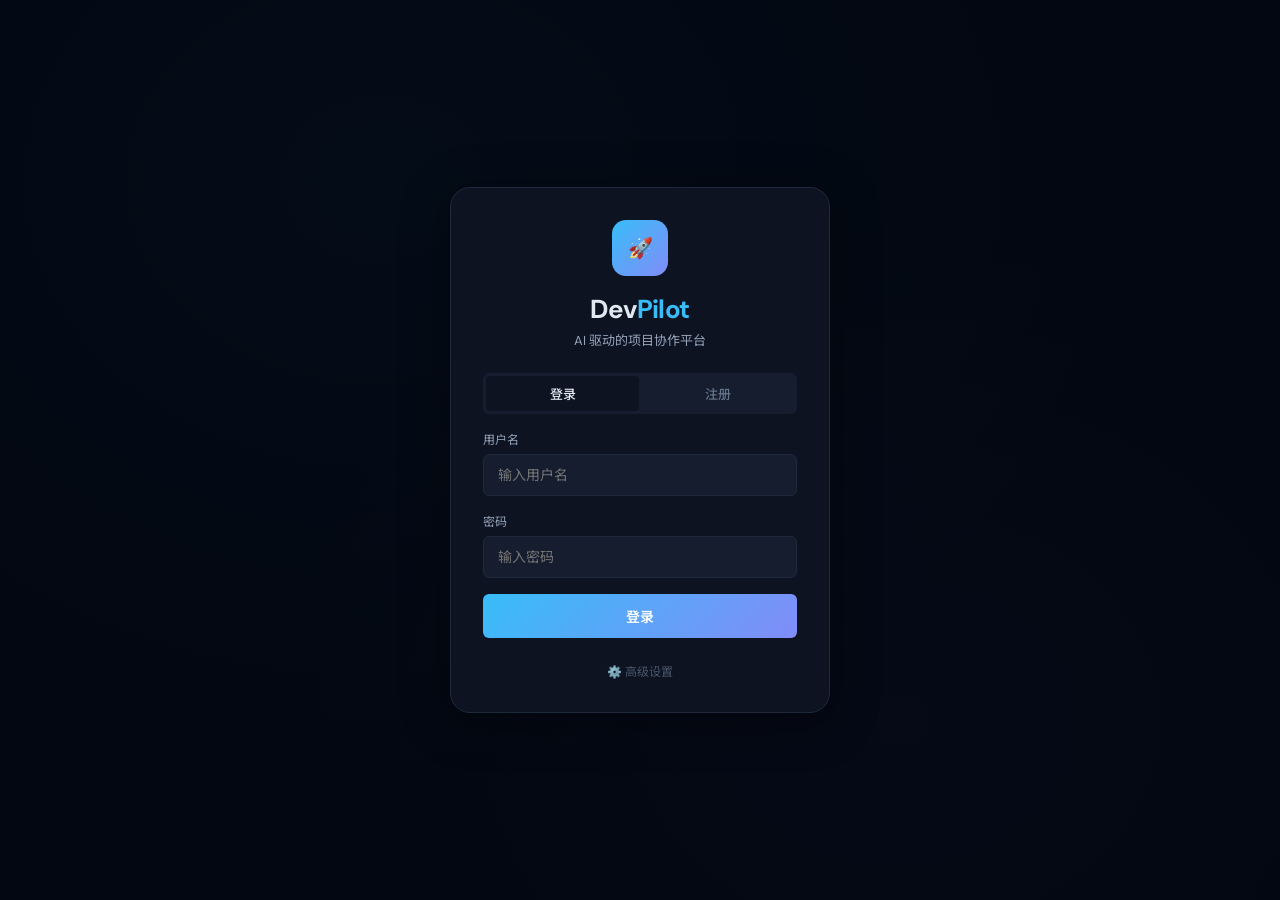
==== frontend/index.html @ 0afa41cc "Initial commit: DevPilot project" ====
<!DOCTYPE html>
<html lang="zh-CN">
<head>
  <meta charset="UTF-8">
  <meta name="viewport" content="width=device-width, initial-scale=1.0">
  <title>DevPilot — AI 驱动的项目协作平台</title>
  <link rel="icon" href="data:image/svg+xml,<svg xmlns='http://www.w3.org/2000/svg' viewBox='0 0 100 100'><text y='.9em' font-size='90'>🚀</text></svg>">
  <!-- CSS -->
  <link rel="stylesheet" href="css/vars.css">
  <link rel="stylesheet" href="css/layout.css">
  <link rel="stylesheet" href="css/components.css">
  <link rel="stylesheet" href="css/pages/dashboard.css">
  <link rel="stylesheet" href="css/pages/wizard.css">
  <link rel="stylesheet" href="css/pages/workspace.css">
  <link rel="stylesheet" href="css/pages/chat.css">
  <link rel="stylesheet" href="css/pages/settings.css">
</head>
<body>

  <!-- ═══ Auth Screen ═══ -->
  <div class="auth-screen" id="authScreen">
    <div class="auth-bg"></div>
    <div class="auth-card">
      <div class="auth-logo">🚀</div>
      <div class="auth-title">Dev<span>Pilot</span></div>
      <div class="auth-subtitle">AI 驱动的项目协作平台</div>

      <div class="auth-tabs">
        <div class="auth-tab active" data-tab="login" onclick="LoginPage.switchTab('login')">登录</div>
        <div class="auth-tab" data-tab="register" onclick="LoginPage.switchTab('register')">注册</div>
      </div>

      <div class="auth-error" id="authError"></div>

      <form class="auth-form active" id="loginForm">
        <div class="field">
          <label>用户名</label>
          <input type="text" id="loginUser" placeholder="输入用户名" autocomplete="username" required>
        </div>
        <div class="field">
          <label>密码</label>
          <input type="password" id="loginPass" placeholder="输入密码" autocomplete="current-password" required>
        </div>
        <button type="submit" class="auth-btn" id="loginBtn">登录</button>
      </form>

      <form class="auth-form" id="registerForm">
        <div class="field">
          <label>用户名</label>
          <input type="text" id="regUser" placeholder="至少3个字符" autocomplete="username" required minlength="3">
        </div>
        <div class="field">
          <label>密码</label>
          <input type="password" id="regPass" placeholder="至少8个字符" autocomplete="new-password" required minlength="8">
        </div>
        <div class="field">
          <label>邮箱（可选）</label>
          <input type="email" id="regEmail" placeholder="your@email.com" autocomplete="email">
        </div>
        <button type="submit" class="auth-btn" id="regBtn">注册</button>
      </form>

      <div class="auth-config">
        <div class="config-toggle" onclick="this.nextElementSibling.classList.toggle('open')">⚙️ 高级设置</div>
        <div class="config-fields" id="configFields">
          <div class="field">
            <label>服务地址</label>
            <input type="text" id="cfgBaseUrl" placeholder="默认: 当前域名" value="">
          </div>
          <div class="field" style="display:flex;align-items:center;gap:8px">
            <input type="checkbox" id="cfgMock" checked>
            <label style="margin:0;font-size:12px;color:var(--text-dim)">Mock 模式（无需后端）</label>
          </div>
        </div>
      </div>
    </div>
  </div>

  <!-- ═══ App Shell ═══ -->
  <div class="app-shell" id="appShell">
    <aside class="shell-sidebar" id="shellSidebar"></aside>
    <div class="sidebar-overlay" id="sidebarOverlay"></div>
    <header class="shell-topbar" id="shellTopbar"></header>
    <main class="shell-content" id="shellContent"></main>
  </div>

  <!-- ═══ Toast Container ═══ -->
  <div class="toast-container" id="toastContainer"></div>

  <!-- ═══ JS Core ═══ -->
  <script src="js/core/events.js"></script>
  <script src="js/core/state.js"></script>
  <script src="js/core/router.js"></script>
  <script src="js/mock/data.js"></script>
  <script src="js/mock/simulator.js"></script>
  <script src="js/core/api.js"></script>
  <script src="js/core/shell.js"></script>

  <!-- ═══ JS Pages ═══ -->
  <script src="js/pages/login.js"></script>
  <script src="js/pages/dashboard.js"></script>
  <script src="js/pages/wizard.js"></script>
  <script src="js/pages/workspace.js"></script>
  <script src="js/pages/chat.js"></script>
  <script src="js/pages/settings.js"></script>

  <!-- ═══ Boot ═══ -->
  <script>
    (function boot() {
      // Restore settings
      const savedMock = AppState.get('use_mock');
      if (savedMock !== undefined) CONFIG.USE_MOCK = savedMock;
      const savedUrl = AppState.get('base_url');
      if (savedUrl) CONFIG.BASE_URL = savedUrl;

      // Apply config from login screen
      const cfgMock = document.getElementById('cfgMock');
      const cfgBase = document.getElementById('cfgBaseUrl');
      if (cfgMock) cfgMock.checked = CONFIG.USE_MOCK;
      if (cfgBase) cfgBase.value = CONFIG.BASE_URL || '';

      // Watch config changes on login screen
      if (cfgMock) cfgMock.onchange = () => { CONFIG.USE_MOCK = cfgMock.checked; AppState.set('use_mock', cfgMock.checked); };
      if (cfgBase) cfgBase.onchange = () => { CONFIG.BASE_URL = cfgBase.value.replace(/\/+$/, ''); AppState.set('base_url', CONFIG.BASE_URL); };

      // Register routes
      Router.add('/login', () => LoginPage.render(), { noShell: true, guest: true });
      Router.add('/', () => DashboardPage.render(), { auth: true });
      Router.add('/new', () => WizardPage.render(), { auth: true });
      Router.add('/projects/:id', (p) => WorkspacePage.render(p), { auth: true });
      Router.add('/chat', () => ChatPage.render(), { auth: true });
      Router.add('/settings', () => SettingsPage.render(), { auth: true });

      // Init shell if logged in
      if (AppState.isLoggedIn) {
        Shell.init();
      }

      // Start router
      Router.start();

      // Default to login if no hash and not logged in
      if (!window.location.hash && !AppState.isLoggedIn) {
        Router.navigate('/login');
      }
    })();
  </script>
</body>
</html>
---- frontend/css/vars.css ----
/* ═══════════════════════════════════════════════════
   DevPilot Design System — CSS Variables
   Dark Cosmos Theme with Neon Accents
   ═══════════════════════════════════════════════════ */
@import url('https://fonts.googleapis.com/css2?family=DM+Sans:ital,opsz,wght@0,9..40,300;400;500;600;700&family=Noto+Sans+SC:wght@300;400;500;600;700&family=JetBrains+Mono:wght@400;500;600&display=swap');

:root {
  --bg-deep:#030711; --bg-primary:#0a0f1a; --bg-secondary:#111827;
  --bg-card:#0d1321; --bg-card-hover:#131b2e; --bg-input:#151d2e;
  --bg-hover:#1a2438; --bg-surface:#0f1729; --bg-overlay:rgba(3,7,17,0.85);
  --accent:#38bdf8; --accent-glow:rgba(56,189,248,0.15); --accent-dim:#1e6ea1;
  --accent-2:#818cf8; --accent-2-glow:rgba(129,140,248,0.15); --accent-3:#c084fc;
  --gradient-1:linear-gradient(135deg,#38bdf8,#818cf8);
  --gradient-hero:linear-gradient(135deg,rgba(56,189,248,0.08),rgba(129,140,248,0.08) 50%,rgba(192,132,252,0.05));
  --text-primary:#e2e8f0; --text-secondary:#94a3b8; --text-dim:#64748b; --text-muted:#475569;
  --border:#1e293b; --border-light:#2a3a52; --border-glow:rgba(56,189,248,0.25);
  --success:#34d399; --success-bg:rgba(52,211,153,0.1);
  --warning:#fbbf24; --warning-bg:rgba(251,191,36,0.1);
  --error:#f87171; --error-bg:rgba(248,113,113,0.1);
  --info:#60a5fa; --info-bg:rgba(96,165,250,0.1);
  --phase-pending:#64748b; --phase-working:#38bdf8; --phase-approval:#fbbf24;
  --phase-approved:#34d399; --phase-rejected:#f87171;
  --space-xs:4px; --space-sm:8px; --space-md:16px; --space-lg:24px; --space-xl:32px; --space-2xl:48px;
  --radius-sm:6px; --radius:10px; --radius-lg:14px; --radius-xl:20px; --radius-full:9999px;
  --shadow:0 4px 24px rgba(0,0,0,0.3); --shadow-sm:0 2px 8px rgba(0,0,0,0.2);
  --shadow-lg:0 8px 48px rgba(0,0,0,0.4); --shadow-glow:0 0 24px rgba(56,189,248,0.15);
  --shadow-card:0 2px 12px rgba(0,0,0,0.25),inset 0 1px 0 rgba(255,255,255,0.03);
  --font-sans:'DM Sans','Noto Sans SC',-apple-system,sans-serif;
  --font-display:'DM Sans','Noto Sans SC',sans-serif;
  --font-mono:'JetBrains Mono',monospace;
  --ease:cubic-bezier(0.4,0,0.2,1); --ease-out:cubic-bezier(0,0,0.2,1);
  --ease-bounce:cubic-bezier(0.34,1.56,0.64,1);
  --duration:0.2s; --duration-slow:0.4s;
  --sidebar-w:240px; --topbar-h:56px; --content-max:1200px;
}
*,*::before,*::after{margin:0;padding:0;box-sizing:border-box}
html,body{height:100%}
body{font-family:var(--font-sans);background:var(--bg-deep);color:var(--text-primary);overflow:hidden;-webkit-font-smoothing:antialiased}
::-webkit-scrollbar{width:6px;height:6px}
::-webkit-scrollbar-track{background:transparent}
::-webkit-scrollbar-thumb{background:var(--border-light);border-radius:3px}
::selection{background:rgba(56,189,248,0.3)}
:focus-visible{outline:2px solid var(--accent);outline-offset:2px}
---- frontend/css/layout.css ----
/* ═══════════════════════════════════════════════════
   Shell Layout — Sidebar + Topbar + Content
   ═══════════════════════════════════════════════════ */

/* ── App Shell ── */
.app-shell { display:flex; height:100vh; width:100vw; }
.app-shell.auth-mode .shell-sidebar,
.app-shell.auth-mode .shell-topbar { display:none; }
.app-shell.auth-mode .shell-content { margin:0; width:100%; }

/* ── Sidebar ── */
.shell-sidebar {
  width:var(--sidebar-w); height:100vh; position:fixed; left:0; top:0; z-index:100;
  background:var(--bg-primary); border-right:1px solid var(--border);
  display:flex; flex-direction:column; transition:transform var(--duration-slow) var(--ease);
}
.sidebar-header {
  padding:var(--space-lg) var(--space-lg) var(--space-md);
  display:flex; align-items:center; gap:var(--space-sm);
}
.sidebar-logo {
  width:36px; height:36px; border-radius:var(--radius-sm);
  background:var(--gradient-1); display:flex; align-items:center; justify-content:center;
  font-family:var(--font-display); font-weight:700; font-size:14px; color:#fff;
  flex-shrink:0;
}
.sidebar-brand {
  font-family:var(--font-display); font-size:18px; font-weight:700; letter-spacing:-0.02em;
}
.sidebar-brand span { color:var(--accent); }

.sidebar-nav { flex:1; padding:var(--space-sm) var(--space-sm); overflow-y:auto; }
.nav-item {
  display:flex; align-items:center; gap:var(--space-sm); padding:10px 14px;
  border-radius:var(--radius-sm); color:var(--text-secondary); cursor:pointer;
  transition:all var(--duration) var(--ease); font-size:14px; margin-bottom:2px;
  text-decoration:none; position:relative;
}
.nav-item:hover { background:var(--bg-hover); color:var(--text-primary); }
.nav-item.active {
  background:var(--accent-glow); color:var(--accent);
}
.nav-item.active::before {
  content:''; position:absolute; left:0; top:50%; transform:translateY(-50%);
  width:3px; height:20px; background:var(--accent); border-radius:0 2px 2px 0;
}
.nav-icon { font-size:18px; width:24px; text-align:center; flex-shrink:0; }
.nav-label { font-weight:500; }

.sidebar-footer {
  padding:var(--space-md); border-top:1px solid var(--border);
}
.sidebar-user {
  display:flex; align-items:center; gap:var(--space-sm); padding:var(--space-sm);
  border-radius:var(--radius-sm); cursor:pointer; transition:background var(--duration) var(--ease);
}
.sidebar-user:hover { background:var(--bg-hover); }
.user-avatar {
  width:32px; height:32px; border-radius:var(--radius-full);
  background:var(--gradient-1); display:flex; align-items:center; justify-content:center;
  font-weight:600; font-size:13px; color:#fff; flex-shrink:0;
}
.user-name { font-size:13px; color:var(--text-secondary); }
.user-logout {
  margin-left:auto; color:var(--text-muted); cursor:pointer; font-size:16px;
  transition:color var(--duration);
}
.user-logout:hover { color:var(--error); }

/* ── Topbar ── */
.shell-topbar {
  position:fixed; top:0; left:var(--sidebar-w); right:0; height:var(--topbar-h);
  background:rgba(10,15,26,0.8); backdrop-filter:blur(12px); -webkit-backdrop-filter:blur(12px);
  border-bottom:1px solid var(--border); z-index:90;
  display:flex; align-items:center; padding:0 var(--space-lg);
}
.topbar-breadcrumb { display:flex; align-items:center; gap:var(--space-sm); font-size:14px; }
.breadcrumb-sep { color:var(--text-muted); }
.breadcrumb-current { color:var(--text-primary); font-weight:500; }
.topbar-actions { margin-left:auto; display:flex; align-items:center; gap:var(--space-sm); }

/* ── Content ── */
.shell-content {
  margin-left:var(--sidebar-w); margin-top:var(--topbar-h);
  width:calc(100vw - var(--sidebar-w)); height:calc(100vh - var(--topbar-h));
  overflow-y:auto; position:relative;
}
.page-container {
  max-width:var(--content-max); margin:0 auto;
  padding:var(--space-xl) var(--space-lg);
}

/* ── Mobile Sidebar Toggle ── */
.mobile-menu-btn {
  display:none; background:none; border:none; color:var(--text-primary);
  font-size:22px; cursor:pointer; padding:var(--space-xs);
}
.sidebar-overlay {
  display:none; position:fixed; inset:0; background:rgba(0,0,0,0.5); z-index:99;
}

/* ── Mobile ── */
@media (max-width:768px) {
  .shell-sidebar { transform:translateX(-100%); z-index:200; }
  .shell-sidebar.open { transform:translateX(0); }
  .sidebar-overlay.open { display:block; }
  .shell-topbar { left:0; }
  .shell-content { margin-left:0; width:100vw; }
  .mobile-menu-btn { display:block; }
}
---- frontend/css/components.css ----
/* ═══════════════════════════════════════════════════
   Shared Components
   ═══════════════════════════════════════════════════ */

/* ── Buttons ── */
.btn {
  display:inline-flex; align-items:center; justify-content:center; gap:var(--space-sm);
  padding:10px 20px; border-radius:var(--radius-sm); font-family:var(--font-sans);
  font-size:14px; font-weight:500; cursor:pointer; border:none;
  transition:all var(--duration) var(--ease); text-decoration:none;
}
.btn-primary {
  background:var(--gradient-1); color:#fff;
  box-shadow:0 2px 12px rgba(56,189,248,0.25);
}
.btn-primary:hover { transform:translateY(-1px); box-shadow:0 4px 20px rgba(56,189,248,0.35); }
.btn-primary:active { transform:translateY(0); }
.btn-secondary {
  background:var(--bg-hover); color:var(--text-primary);
  border:1px solid var(--border-light);
}
.btn-secondary:hover { background:var(--bg-card-hover); border-color:var(--accent-dim); }
.btn-success { background:var(--success); color:#000; }
.btn-success:hover { filter:brightness(1.1); }
.btn-warning { background:var(--warning); color:#000; }
.btn-danger { background:transparent; color:var(--error); border:1px solid var(--error); }
.btn-danger:hover { background:var(--error-bg); }
.btn-ghost { background:transparent; color:var(--text-secondary); }
.btn-ghost:hover { background:var(--bg-hover); color:var(--text-primary); }
.btn-sm { padding:6px 14px; font-size:13px; }
.btn-lg { padding:14px 28px; font-size:16px; }
.btn-icon { width:36px; height:36px; padding:0; }
.btn:disabled { opacity:0.5; cursor:not-allowed; pointer-events:none; }

/* ── Cards ── */
.card {
  background:var(--bg-card); border:1px solid var(--border);
  border-radius:var(--radius-lg); padding:var(--space-lg);
  box-shadow:var(--shadow-card); transition:all var(--duration-slow) var(--ease);
}
.card:hover { border-color:var(--border-light); }
.card-interactive:hover {
  border-color:var(--accent-dim); transform:translateY(-2px);
  box-shadow:var(--shadow-card),var(--shadow-glow);
}

/* ── Badges ── */
.badge {
  display:inline-flex; align-items:center; gap:4px;
  padding:3px 10px; border-radius:var(--radius-full);
  font-size:12px; font-weight:500;
}
.badge-orange { background:var(--warning-bg); color:var(--warning); }
.badge-blue { background:var(--info-bg); color:var(--info); }
.badge-gray { background:rgba(100,116,139,0.15); color:var(--text-dim); }
.badge-green { background:var(--success-bg); color:var(--success); }
.badge-red { background:var(--error-bg); color:var(--error); }

/* ── Progress Bar ── */
.progress-bar {
  height:6px; background:var(--bg-hover); border-radius:3px; overflow:hidden;
}
.progress-fill {
  height:100%; border-radius:3px; transition:width 0.6s var(--ease);
  background:var(--gradient-1);
}

/* ── Input ── */
.input {
  width:100%; padding:12px 16px; border-radius:var(--radius-sm);
  background:var(--bg-input); border:1px solid var(--border);
  color:var(--text-primary); font-family:var(--font-sans); font-size:14px;
  transition:border-color var(--duration);
}
.input:focus { border-color:var(--accent); outline:none; }
.input::placeholder { color:var(--text-muted); }
.textarea { resize:vertical; min-height:80px; }
.field-label { display:block; font-size:13px; color:var(--text-secondary); margin-bottom:6px; font-weight:500; }

/* ── Toast ── */
.toast-container {
  position:fixed; top:var(--space-lg); right:var(--space-lg); z-index:9999;
  display:flex; flex-direction:column; gap:var(--space-sm);
}
.toast {
  padding:12px 20px; border-radius:var(--radius-sm);
  font-size:14px; animation:toastIn 0.3s var(--ease-out);
  box-shadow:var(--shadow-lg);
}
.toast-success { background:#065f46; color:#6ee7b7; border:1px solid #10b981; }
.toast-error { background:#7f1d1d; color:#fca5a5; border:1px solid #ef4444; }
.toast-info { background:#1e3a5f; color:#93c5fd; border:1px solid #3b82f6; }
@keyframes toastIn { from{opacity:0;transform:translateX(40px)} to{opacity:1;transform:none} }

/* ── Empty State ── */
.empty-state {
  display:flex; flex-direction:column; align-items:center; justify-content:center;
  padding:var(--space-3xl,64px) var(--space-lg); text-align:center;
}
.empty-icon { font-size:48px; margin-bottom:var(--space-md); opacity:0.6; }
.empty-title { font-size:20px; font-weight:600; margin-bottom:var(--space-sm); }
.empty-desc { color:var(--text-secondary); font-size:14px; max-width:400px; }

/* ── Loading Spinner ── */
.spinner {
  width:20px; height:20px; border:2px solid var(--border-light);
  border-top-color:var(--accent); border-radius:50%;
  animation:spin 0.8s linear infinite;
}
@keyframes spin { to{transform:rotate(360deg)} }

/* ── Breathing Animation ── */
@keyframes breathe {
  0%,100% { opacity:1; box-shadow:0 0 0 0 var(--accent-glow); }
  50% { opacity:0.85; box-shadow:0 0 20px 4px var(--accent-glow); }
}

/* ── Typing Cursor ── */
.typing-cursor::after {
  content:'▊'; color:var(--accent); animation:blink 1s step-end infinite; margin-left:2px;
}
@keyframes blink { 50%{opacity:0} }

/* ── Page Transition ── */
.page-enter { animation:pageIn 0.3s var(--ease-out); }
@keyframes pageIn { from{opacity:0;transform:translateY(12px)} to{opacity:1;transform:none} }

/* ── Auth Screen ── */
.auth-screen {
  display:none; position:fixed; inset:0; z-index:500;
  background:var(--bg-deep); align-items:center; justify-content:center;
}
.auth-screen.active { display:flex; }
.auth-bg {
  position:absolute; inset:0; opacity:0.4;
  background:radial-gradient(ellipse at 30% 20%,rgba(56,189,248,0.08),transparent 60%),
             radial-gradient(ellipse at 70% 80%,rgba(129,140,248,0.06),transparent 50%);
}
.auth-card {
  position:relative; width:380px; max-width:90vw;
  padding:var(--space-xl); background:var(--bg-card);
  border:1px solid var(--border); border-radius:var(--radius-xl);
  box-shadow:var(--shadow-lg);
}
.auth-logo {
  width:56px; height:56px; margin:0 auto var(--space-md);
  background:var(--gradient-1); border-radius:var(--radius-lg);
  display:flex; align-items:center; justify-content:center;
  font-family:var(--font-display); font-weight:700; font-size:20px; color:#fff;
}
.auth-title {
  text-align:center; font-family:var(--font-display); font-size:26px; font-weight:700;
  letter-spacing:-0.02em; margin-bottom:4px;
}
.auth-title span { color:var(--accent); }
.auth-subtitle { text-align:center; color:var(--text-secondary); font-size:13px; margin-bottom:var(--space-lg); }
.auth-tabs { display:flex; gap:2px; margin-bottom:var(--space-md); background:var(--bg-input); border-radius:var(--radius-sm); padding:3px; }
.auth-tab {
  flex:1; text-align:center; padding:8px; border-radius:4px;
  font-size:13px; font-weight:500; color:var(--text-dim); cursor:pointer;
  transition:all var(--duration);
}
.auth-tab.active { background:var(--bg-card); color:var(--text-primary); }
.auth-form { display:none; }
.auth-form.active { display:block; }
.auth-form .field { margin-bottom:var(--space-md); }
.auth-form label { display:block; font-size:12px; color:var(--text-secondary); margin-bottom:6px; }
.auth-form input { width:100%; padding:11px 14px; background:var(--bg-input); border:1px solid var(--border); border-radius:var(--radius-sm); color:var(--text-primary); font-size:14px; font-family:var(--font-sans); }
.auth-form input:focus { border-color:var(--accent); outline:none; }
.auth-btn { width:100%; padding:12px; background:var(--gradient-1); border:none; border-radius:var(--radius-sm); color:#fff; font-weight:600; font-size:14px; cursor:pointer; font-family:var(--font-sans); }
.auth-btn:hover { filter:brightness(1.1); }
.auth-error { display:none; padding:10px; border-radius:var(--radius-sm); background:var(--error-bg); color:var(--error); font-size:13px; margin-bottom:var(--space-md); }
.auth-error.show { display:block; }

/* ── Config Panel ── */
.auth-config { margin-top:var(--space-lg); }
.config-toggle { font-size:12px; color:var(--text-muted); cursor:pointer; text-align:center; }
.config-toggle:hover { color:var(--text-secondary); }
.config-fields { display:none; margin-top:var(--space-sm); }
.config-fields.open { display:block; }
.config-fields .field { margin-bottom:var(--space-sm); }
.config-fields label { display:block; font-size:11px; color:var(--text-muted); margin-bottom:4px; }
.config-fields input { width:100%; padding:8px 10px; background:var(--bg-input); border:1px solid var(--border); border-radius:var(--radius-sm); color:var(--text-secondary); font-size:12px; font-family:var(--font-mono); }
---- frontend/css/pages/dashboard.css ----
/* ═══ Dashboard ═══ */
.dash-welcome { text-align:center; padding:var(--space-3xl,64px) var(--space-lg) var(--space-2xl); }
.dash-welcome-icon { font-size:56px; margin-bottom:var(--space-md); }
.dash-welcome h1 { font-family:var(--font-display); font-size:32px; font-weight:700; letter-spacing:-0.03em; margin-bottom:var(--space-sm); }
.dash-welcome h1 span { background:var(--gradient-1); -webkit-background-clip:text; -webkit-text-fill-color:transparent; background-clip:text; }
.dash-welcome p { color:var(--text-secondary); font-size:16px; margin-bottom:var(--space-xl); }

/* Type Cards (Onboarding) */
.type-cards { display:grid; grid-template-columns:repeat(auto-fit,minmax(260px,1fr)); gap:var(--space-lg); max-width:900px; margin:0 auto; }
.type-card {
  background:var(--bg-card); border:1px solid var(--border); border-radius:var(--radius-xl);
  padding:var(--space-xl) var(--space-lg); cursor:pointer; text-align:center;
  transition:all var(--duration-slow) var(--ease); position:relative; overflow:hidden;
}
.type-card::before {
  content:''; position:absolute; inset:0; opacity:0;
  transition:opacity var(--duration-slow);
}
.type-card:nth-child(1)::before { background:radial-gradient(circle at 50% 30%,rgba(56,189,248,0.08),transparent 70%); }
.type-card:nth-child(2)::before { background:radial-gradient(circle at 50% 30%,rgba(129,140,248,0.08),transparent 70%); }
.type-card:nth-child(3)::before { background:radial-gradient(circle at 50% 30%,rgba(192,132,252,0.08),transparent 70%); }
.type-card:hover::before { opacity:1; }
.type-card:hover { border-color:var(--border-light); transform:translateY(-4px); box-shadow:var(--shadow-lg); }
.type-card-icon { font-size:48px; margin-bottom:var(--space-md); position:relative; }
.type-card-name { font-size:20px; font-weight:600; margin-bottom:var(--space-sm); position:relative; }
.type-card-desc { font-size:14px; color:var(--text-secondary); line-height:1.6; margin-bottom:var(--space-md); position:relative; }
.type-card-phases { font-size:13px; color:var(--text-dim); position:relative; }

/* Project Cards List */
.dash-header { display:flex; align-items:center; justify-content:space-between; margin-bottom:var(--space-lg); }
.dash-header h2 { font-size:20px; font-weight:600; }
.project-grid { display:grid; grid-template-columns:repeat(auto-fill,minmax(360px,1fr)); gap:var(--space-md); }

/* Project Card */
.project-card {
  background:var(--bg-card); border:1px solid var(--border); border-radius:var(--radius-lg);
  padding:var(--space-lg); cursor:pointer; transition:all var(--duration-slow) var(--ease);
}
.project-card:hover { border-color:var(--accent-dim); transform:translateY(-2px); box-shadow:var(--shadow-card),var(--shadow-glow); }
.pc-header { display:flex; align-items:center; justify-content:space-between; margin-bottom:var(--space-sm); }
.pc-title { display:flex; align-items:center; gap:var(--space-sm); }
.pc-title .icon { font-size:20px; }
.pc-title h3 { font-size:16px; font-weight:600; }
.pc-type { font-size:12px; color:var(--text-dim); margin-bottom:var(--space-md); }
.pc-phase { font-size:13px; color:var(--text-secondary); margin-bottom:var(--space-sm); }
.pc-phase strong { color:var(--text-primary); }
.pc-progress { margin-bottom:var(--space-sm); }
.pc-progress-text { font-size:12px; color:var(--text-dim); text-align:right; margin-top:4px; }
.pc-action { font-size:13px; color:var(--accent); display:flex; align-items:center; gap:4px; }

@media(max-width:768px) {
  .type-cards { grid-template-columns:1fr; }
  .project-grid { grid-template-columns:1fr; }
  .dash-welcome h1 { font-size:24px; }
}
---- frontend/css/pages/wizard.css ----
/* ═══ New Project Wizard ═══ */
.wizard { max-width:800px; margin:0 auto; }
.wizard-progress { display:flex; align-items:center; justify-content:center; gap:var(--space-sm); margin-bottom:var(--space-2xl); }
.wiz-step {
  display:flex; align-items:center; gap:var(--space-sm); font-size:13px; color:var(--text-muted);
}
.wiz-step.active { color:var(--accent); }
.wiz-step.done { color:var(--success); }
.wiz-dot {
  width:28px; height:28px; border-radius:50%; border:2px solid var(--border);
  display:flex; align-items:center; justify-content:center; font-size:12px; font-weight:600;
  transition:all var(--duration);
}
.wiz-step.active .wiz-dot { border-color:var(--accent); background:var(--accent-glow); color:var(--accent); }
.wiz-step.done .wiz-dot { border-color:var(--success); background:var(--success-bg); color:var(--success); }
.wiz-line { width:40px; height:2px; background:var(--border); }
.wiz-step.done+.wiz-line { background:var(--success); }

/* Step 1: Type Select */
.wiz-title { font-size:24px; font-weight:600; text-align:center; margin-bottom:var(--space-sm); }
.wiz-subtitle { text-align:center; color:var(--text-secondary); font-size:14px; margin-bottom:var(--space-xl); }

/* Step 2: Phase Timeline */
.phase-timeline { position:relative; padding-left:32px; margin-bottom:var(--space-xl); }
.phase-timeline::before {
  content:''; position:absolute; left:11px; top:12px; bottom:12px;
  width:2px; background:var(--border);
}
.pt-item {
  position:relative; padding:var(--space-md) 0; display:flex; align-items:flex-start; gap:var(--space-md);
}
.pt-dot {
  position:absolute; left:-32px; top:18px; width:22px; height:22px;
  border-radius:50%; border:2px solid var(--border-light); background:var(--bg-card);
  display:flex; align-items:center; justify-content:center; font-size:11px; z-index:1;
}
.pt-content { flex:1; background:var(--bg-card); border:1px solid var(--border); border-radius:var(--radius); padding:var(--space-md); }
.pt-content:hover { border-color:var(--border-light); }
.pt-header { display:flex; align-items:center; gap:var(--space-sm); margin-bottom:4px; }
.pt-name { font-weight:600; font-size:15px; }
.pt-role { font-size:12px; color:var(--accent); background:var(--accent-glow); padding:2px 8px; border-radius:var(--radius-full); }
.pt-desc { font-size:13px; color:var(--text-secondary); line-height:1.5; }
.pt-detail { font-size:12px; color:var(--text-dim); margin-top:6px; }

/* Step 3: Naming */
.wiz-form { max-width:480px; margin:0 auto; }
.wiz-form .field { margin-bottom:var(--space-lg); }

.wiz-actions { display:flex; justify-content:center; gap:var(--space-md); margin-top:var(--space-xl); }
---- frontend/css/pages/workspace.css ----
/* ═══ Project Workspace ═══ */
.ws-header { display:flex; align-items:center; justify-content:space-between; margin-bottom:var(--space-xl); }
.ws-header h1 { font-size:22px; font-weight:600; display:flex; align-items:center; gap:var(--space-sm); }
.ws-header-type { font-size:13px; color:var(--text-dim); font-weight:400; }

/* Phase Strip */
.phase-strip {
  display:flex; gap:var(--space-sm); overflow-x:auto; padding-bottom:var(--space-md);
  margin-bottom:var(--space-xl); scroll-snap-type:x mandatory;
}
.phase-strip::-webkit-scrollbar { height:4px; }

.phase-card {
  flex:0 0 140px; scroll-snap-align:start;
  background:var(--bg-card); border:2px solid var(--border); border-radius:var(--radius);
  padding:var(--space-md); text-align:center; cursor:pointer;
  transition:all var(--duration-slow) var(--ease); position:relative;
}
.phase-card .ph-icon { font-size:24px; margin-bottom:6px; }
.phase-card .ph-name { font-size:13px; font-weight:600; margin-bottom:4px; }
.phase-card .ph-role { font-size:11px; color:var(--text-dim); margin-bottom:6px; }
.phase-card .ph-status { font-size:12px; font-weight:500; }
.phase-card .ph-action { margin-top:8px; }

/* Phase States */
.phase-card.pending { border-style:dashed; border-color:var(--border); opacity:0.6; }
.phase-card.pending .ph-status { color:var(--text-muted); }
.phase-card.current-pending { border-color:var(--accent); border-style:solid; opacity:1; background:var(--accent-glow); }
.phase-card.current-pending .ph-status { color:var(--accent); }
.phase-card.ai-working {
  border-color:var(--phase-working); animation:breathe 2s ease-in-out infinite;
}
.phase-card.ai-working .ph-status { color:var(--phase-working); }
.phase-card.awaiting-approval { border-color:var(--phase-approval); opacity:1; background:var(--warning-bg); }
.phase-card.awaiting-approval .ph-status { color:var(--phase-approval); }
.phase-card.approved { border-color:var(--phase-approved); opacity:1; }
.phase-card.approved .ph-status { color:var(--phase-approved); }
.phase-card.rejected { border-color:var(--phase-rejected); opacity:1; }
.phase-card.rejected .ph-status { color:var(--phase-rejected); }

.phase-card.selected { box-shadow:0 0 0 2px var(--accent),var(--shadow-glow); }

/* Connector Lines */
.phase-connector { flex:0 0 24px; display:flex; align-items:center; justify-content:center; color:var(--border-light); font-size:18px; }

/* Detail Panel */
.ws-detail { background:var(--bg-card); border:1px solid var(--border); border-radius:var(--radius-lg); overflow:hidden; }
.ws-detail-header {
  padding:var(--space-lg); border-bottom:1px solid var(--border);
  display:flex; align-items:center; justify-content:space-between;
}
.ws-detail-title { font-size:18px; font-weight:600; display:flex; align-items:center; gap:var(--space-sm); }
.ws-detail-meta { font-size:13px; color:var(--text-dim); }

/* AI Output Section */
.ws-output {
  padding:var(--space-lg); border-bottom:1px solid var(--border);
}
.ws-output-card {
  background:var(--bg-surface); border:1px solid var(--border); border-radius:var(--radius);
  padding:var(--space-md);
}
.ws-output-label { font-size:12px; color:var(--text-dim); margin-bottom:var(--space-sm); display:flex; align-items:center; gap:6px; }
.ws-output-title { font-size:15px; font-weight:600; margin-bottom:4px; }
.ws-output-time { font-size:12px; color:var(--text-muted); }
.ws-output-summary {
  margin-top:var(--space-sm); font-size:13px; color:var(--text-secondary); line-height:1.6;
  padding:var(--space-sm) var(--space-md); background:var(--bg-hover); border-radius:var(--radius-sm);
}
.ws-output-link {
  display:inline-flex; align-items:center; gap:4px; margin-top:var(--space-sm);
  color:var(--accent); font-size:13px; text-decoration:none;
}
.ws-output-link:hover { text-decoration:underline; }

/* Action Bar */
.ws-actions { padding:var(--space-md) var(--space-lg); border-bottom:1px solid var(--border); display:flex; gap:var(--space-sm); flex-wrap:wrap; }
.ws-actions .btn { flex-shrink:0; }

/* AI Working State */
.ws-working { padding:var(--space-xl); text-align:center; }
.ws-working-anim {
  width:48px; height:48px; margin:0 auto var(--space-md);
  border:3px solid var(--border); border-top-color:var(--accent);
  border-radius:50%; animation:spin 1s linear infinite;
}
.ws-working p { color:var(--text-secondary); font-size:14px; }
.ws-working-preview {
  margin-top:var(--space-md); text-align:left; font-size:13px; line-height:1.7;
  color:var(--text-secondary); max-height:200px; overflow-y:auto;
  padding:var(--space-md); background:var(--bg-surface); border-radius:var(--radius);
}

/* Inline Chat */
.ws-chat { padding:var(--space-lg); }
.ws-chat-label { font-size:13px; color:var(--text-dim); margin-bottom:var(--space-sm); display:flex; align-items:center; gap:6px; }
.ws-chat-messages {
  max-height:280px; overflow-y:auto; margin-bottom:var(--space-md);
  display:flex; flex-direction:column; gap:var(--space-sm);
}
.chat-msg {
  display:flex; gap:var(--space-sm); align-items:flex-start;
}
.chat-msg-avatar {
  width:28px; height:28px; border-radius:50%; flex-shrink:0;
  display:flex; align-items:center; justify-content:center;
  font-size:12px; font-weight:600;
}
.chat-msg-ai .chat-msg-avatar { background:var(--accent-glow); color:var(--accent); }
.chat-msg-user .chat-msg-avatar { background:var(--accent-2-glow); color:var(--accent-2); }
.chat-msg-bubble {
  padding:var(--space-sm) var(--space-md); border-radius:var(--radius); max-width:80%;
  font-size:13px; line-height:1.6;
}
.chat-msg-ai .chat-msg-bubble { background:var(--bg-surface); color:var(--text-secondary); }
.chat-msg-user .chat-msg-bubble { background:var(--accent-glow); color:var(--text-primary); }

.ws-chat-input {
  display:flex; gap:var(--space-sm); align-items:flex-end;
}
.ws-chat-input textarea {
  flex:1; padding:10px 14px; background:var(--bg-input); border:1px solid var(--border);
  border-radius:var(--radius-sm); color:var(--text-primary); font-size:13px;
  font-family:var(--font-sans); resize:none; min-height:40px; max-height:120px;
}
.ws-chat-input textarea:focus { border-color:var(--accent); outline:none; }
.ws-chat-send {
  padding:10px 16px; background:var(--gradient-1); border:none; border-radius:var(--radius-sm);
  color:#fff; cursor:pointer; font-size:13px; font-weight:500; white-space:nowrap;
}
.ws-chat-send:hover { filter:brightness(1.1); }

/* Completed Phase (readonly) */
.ws-completed-badge { display:flex; align-items:center; gap:6px; color:var(--success); font-size:14px; font-weight:500; }
.ws-readonly-notice {
  padding:var(--space-sm) var(--space-md); background:rgba(100,116,139,0.1);
  border-radius:var(--radius-sm); font-size:12px; color:var(--text-dim); text-align:center;
}

/* Regenerate Modal */
.regen-modal-body textarea {
  width:100%; min-height:100px; margin-top:var(--space-sm);
}

@media(max-width:768px) {
  .phase-strip { gap:6px; }
  .phase-card { flex:0 0 110px; padding:var(--space-sm); }
  .ws-actions { flex-direction:column; }
}
---- frontend/css/pages/chat.css ----
/* ═══ AI Chat Page ═══ */
.chat-page { display:flex; flex-direction:column; height:calc(100vh - var(--topbar-h)); }
.chat-messages { flex:1; overflow-y:auto; padding:var(--space-lg); display:flex; flex-direction:column; gap:var(--space-md); }
.chat-welcome {
  flex:1; display:flex; flex-direction:column; align-items:center; justify-content:center;
  text-align:center; padding:var(--space-2xl);
}
.chat-welcome-icon { font-size:48px; margin-bottom:var(--space-md); opacity:0.7; }
.chat-welcome h2 { font-size:22px; margin-bottom:var(--space-sm); }
.chat-welcome p { color:var(--text-secondary); font-size:14px; max-width:400px; }

.chat-input-area {
  padding:var(--space-md) var(--space-lg); border-top:1px solid var(--border);
  background:var(--bg-primary);
}
.chat-input-wrap {
  display:flex; gap:var(--space-sm); align-items:flex-end;
  max-width:800px; margin:0 auto;
}
.chat-input-wrap textarea {
  flex:1; padding:12px 16px; background:var(--bg-input); border:1px solid var(--border);
  border-radius:var(--radius); color:var(--text-primary); font-size:14px;
  font-family:var(--font-sans); resize:none; min-height:44px; max-height:160px;
}
.chat-input-wrap textarea:focus { border-color:var(--accent); outline:none; }
.chat-send-btn {
  width:44px; height:44px; border-radius:var(--radius); background:var(--gradient-1);
  border:none; color:#fff; cursor:pointer; display:flex; align-items:center; justify-content:center;
  flex-shrink:0;
}
.chat-send-btn:hover { filter:brightness(1.1); }
.chat-send-btn svg { width:18px; height:18px; }

/* Full chat messages */
.chat-full-msg { display:flex; gap:var(--space-sm); align-items:flex-start; max-width:800px; margin:0 auto; width:100%; }
.chat-full-msg.user { flex-direction:row-reverse; }
.chat-full-avatar {
  width:36px; height:36px; border-radius:var(--radius-sm); flex-shrink:0;
  display:flex; align-items:center; justify-content:center; font-size:14px; font-weight:600;
}
.chat-full-msg.ai .chat-full-avatar { background:var(--accent-glow); color:var(--accent); }
.chat-full-msg.user .chat-full-avatar { background:var(--accent-2-glow); color:var(--accent-2); }
.chat-full-bubble {
  padding:var(--space-md); border-radius:var(--radius); max-width:75%;
  font-size:14px; line-height:1.7;
}
.chat-full-msg.ai .chat-full-bubble { background:var(--bg-card); border:1px solid var(--border); }
.chat-full-msg.user .chat-full-bubble { background:var(--accent-glow); border:1px solid rgba(56,189,248,0.15); }
---- frontend/css/pages/settings.css ----
/* ═══ Settings ═══ */
.settings-page { max-width:600px; }
.settings-section { margin-bottom:var(--space-xl); }
.settings-section h3 { font-size:16px; font-weight:600; margin-bottom:var(--space-md); padding-bottom:var(--space-sm); border-bottom:1px solid var(--border); }
.setting-row {
  display:flex; align-items:center; justify-content:space-between;
  padding:var(--space-md) 0; border-bottom:1px solid rgba(30,41,59,0.5);
}
.setting-info h4 { font-size:14px; font-weight:500; }
.setting-info p { font-size:12px; color:var(--text-dim); margin-top:2px; }

/* Toggle Switch */
.toggle { position:relative; width:44px; height:24px; flex-shrink:0; }
.toggle input { opacity:0; width:0; height:0; }
.toggle-track {
  position:absolute; inset:0; background:var(--border-light); border-radius:12px;
  cursor:pointer; transition:background var(--duration);
}
.toggle-track::after {
  content:''; position:absolute; left:3px; top:3px; width:18px; height:18px;
  background:#fff; border-radius:50%; transition:transform var(--duration);
}
.toggle input:checked+.toggle-track { background:var(--accent); }
.toggle input:checked+.toggle-track::after { transform:translateX(20px); }

.settings-danger { margin-top:var(--space-2xl); padding-top:var(--space-lg); border-top:1px solid rgba(248,113,113,0.2); }
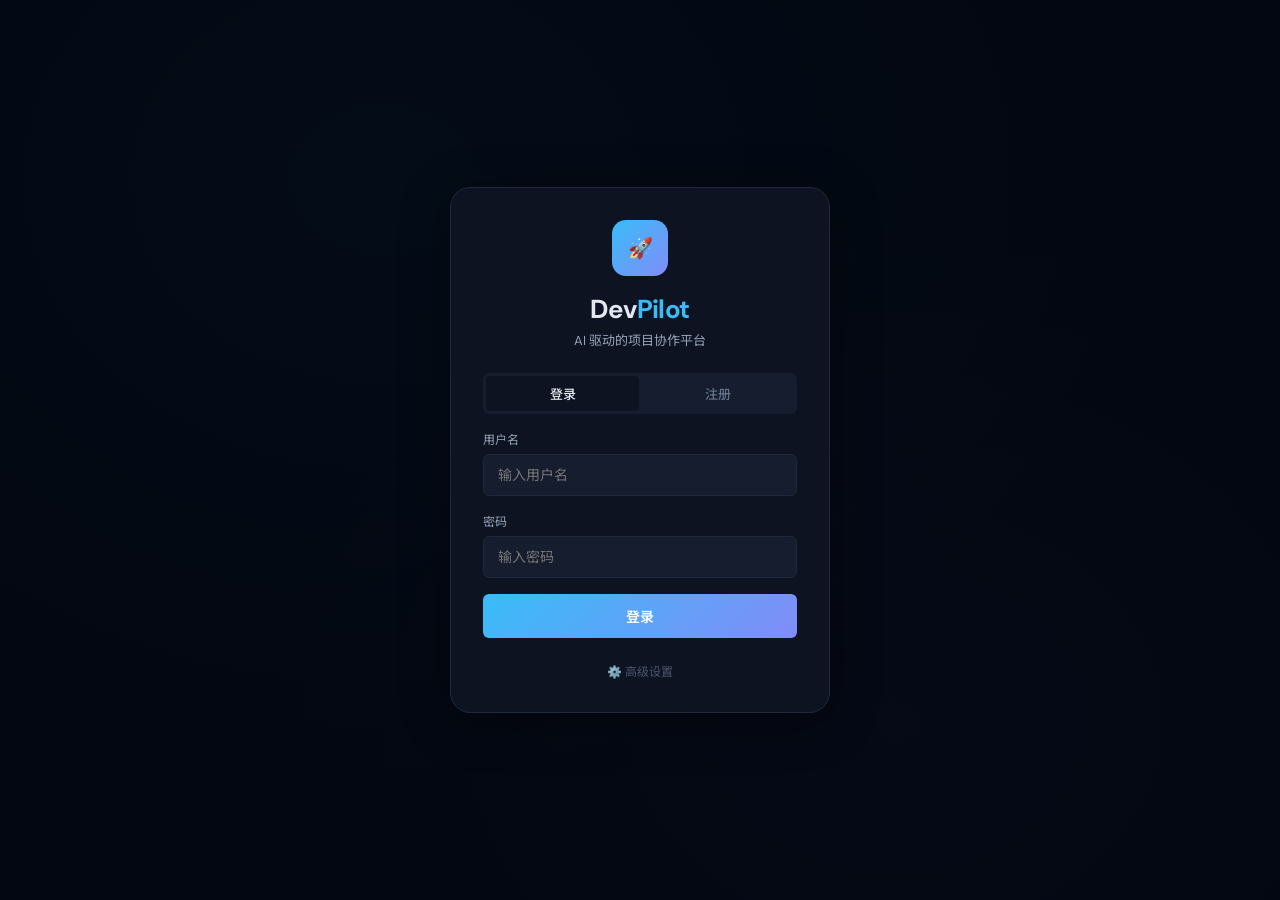
==== commit b5d8426c: "Update frontend and nginx config" ====
--- a/frontend/index.html
+++ b/frontend/index.html
@@ -14,6 +14,7 @@
   <link rel="stylesheet" href="css/pages/workspace.css">
   <link rel="stylesheet" href="css/pages/chat.css">
   <link rel="stylesheet" href="css/pages/settings.css">
+  <link rel="stylesheet" href="css/pages/debug.css">
 </head>
 <body>
 
@@ -67,10 +68,9 @@
             <label>服务地址</label>
             <input type="text" id="cfgBaseUrl" placeholder="默认: 当前域名" value="">
           </div>
-          <div class="field" style="display:flex;align-items:center;gap:8px">
-            <input type="checkbox" id="cfgMock" checked>
-            <label style="margin:0;font-size:12px;color:var(--text-dim)">Mock 模式（无需后端）</label>
-          </div>
+          <p style="font-size:11px;color:var(--text-dim);margin-top:4px">
+            模块级 Mock 开关请在登录后「设置」页面管理
+          </p>
         </div>
       </div>
     </div>
@@ -103,24 +103,28 @@
   <script src="js/pages/workspace.js"></script>
   <script src="js/pages/chat.js"></script>
   <script src="js/pages/settings.js"></script>
+  <script src="js/pages/debug.js"></script>
 
   <!-- ═══ Boot ═══ -->
   <script>
     (function boot() {
-      // Restore settings
-      const savedMock = AppState.get('use_mock');
-      if (savedMock !== undefined) CONFIG.USE_MOCK = savedMock;
+      // Restore module-level mock settings
+      const savedMock = AppState.get('mock_modules');
+      if (savedMock && typeof savedMock === 'object') {
+        Object.assign(CONFIG.MOCK, savedMock);
+      }
+      // Legacy compat: restore old USE_MOCK → projects/templates/phases
+      const legacyMock = AppState.get('use_mock');
+      if (legacyMock !== undefined && !savedMock) {
+        CONFIG.USE_MOCK = legacyMock;
+      }
+
       const savedUrl = AppState.get('base_url');
       if (savedUrl) CONFIG.BASE_URL = savedUrl;
 
       // Apply config from login screen
-      const cfgMock = document.getElementById('cfgMock');
       const cfgBase = document.getElementById('cfgBaseUrl');
-      if (cfgMock) cfgMock.checked = CONFIG.USE_MOCK;
       if (cfgBase) cfgBase.value = CONFIG.BASE_URL || '';
-
-      // Watch config changes on login screen
-      if (cfgMock) cfgMock.onchange = () => { CONFIG.USE_MOCK = cfgMock.checked; AppState.set('use_mock', cfgMock.checked); };
       if (cfgBase) cfgBase.onchange = () => { CONFIG.BASE_URL = cfgBase.value.replace(/\/+$/, ''); AppState.set('base_url', CONFIG.BASE_URL); };
 
       // Register routes
@@ -130,16 +134,17 @@
       Router.add('/projects/:id', (p) => WorkspacePage.render(p), { auth: true });
       Router.add('/chat', () => ChatPage.render(), { auth: true });
       Router.add('/settings', () => SettingsPage.render(), { auth: true });
+      Router.add('/debug', () => DebugPage.render(), { auth: true });
 
       // Init shell if logged in
       if (AppState.isLoggedIn) {
         Shell.init();
+        ChatPage.init();
       }
 
       // Start router
       Router.start();
 
-      // Default to login if no hash and not logged in
       if (!window.location.hash && !AppState.isLoggedIn) {
         Router.navigate('/login');
       }
--- a/frontend/css/pages/chat.css
+++ b/frontend/css/pages/chat.css
@@ -1,6 +1,78 @@
-/* ═══ AI Chat Page ═══ */
-.chat-page { display:flex; flex-direction:column; height:calc(100vh - var(--topbar-h)); }
-.chat-messages { flex:1; overflow-y:auto; padding:var(--space-lg); display:flex; flex-direction:column; gap:var(--space-md); }
+/* ═══ AI Chat Page v3.0 — Sidebar-integrated ═══ */
+
+/* ── Sidebar: Agent→Session tree (inside Shell sidebar) ── */
+.sidebar-divider {
+  height:1px; background:var(--border); margin:var(--space-sm) var(--space-md);
+}
+.sidebar-section-label {
+  display:flex; align-items:center; justify-content:space-between;
+  padding:6px 14px; font-size:11px; font-weight:600;
+  color:var(--text-dim); text-transform:uppercase; letter-spacing:0.05em;
+}
+.sidebar-chat-new {
+  width:20px; height:20px; border-radius:var(--radius-sm);
+  background:var(--bg-hover); border:1px solid var(--border);
+  color:var(--text-secondary); cursor:pointer; font-size:14px;
+  display:flex; align-items:center; justify-content:center;
+  transition:all var(--duration); line-height:1;
+}
+.sidebar-chat-new:hover { border-color:var(--accent); color:var(--accent); background:var(--accent-glow); }
+.sidebar-chat-tree { padding-bottom:var(--space-sm); }
+
+/* Agent node (level 1) */
+.sb-agent-node { user-select:none; }
+.sb-agent-header {
+  display:flex; align-items:center; gap:6px;
+  padding:6px 14px; cursor:pointer; font-size:12px;
+  color:var(--text-secondary); transition:all var(--duration);
+}
+.sb-agent-header:hover { background:var(--bg-hover); color:var(--text-primary); }
+.sb-agent-arrow {
+  width:12px; font-size:8px; color:var(--text-dim);
+  transition:transform var(--duration) var(--ease); flex-shrink:0;
+}
+.sb-agent-node.expanded > .sb-agent-header .sb-agent-arrow { transform:rotate(90deg); }
+.sb-agent-icon { font-size:13px; flex-shrink:0; }
+.sb-agent-name { flex:1; font-weight:500; white-space:nowrap; overflow:hidden; text-overflow:ellipsis; }
+.sb-agent-badge {
+  background:var(--bg-hover); color:var(--text-dim); font-size:9px;
+  padding:1px 5px; border-radius:var(--radius-full); min-width:16px;
+  text-align:center; flex-shrink:0;
+}
+
+/* Session (level 2) */
+.sb-session-list { display:none; padding:1px 0 3px 0; }
+.sb-agent-node.expanded > .sb-session-list { display:block; }
+.sb-session-item {
+  display:flex; align-items:center; gap:6px;
+  padding:5px 14px 5px 36px; cursor:pointer; font-size:11px;
+  color:var(--text-dim); transition:all var(--duration);
+  border-left:2px solid transparent; position:relative;
+}
+.sb-session-item:hover { background:var(--bg-hover); color:var(--text-secondary); }
+.sb-session-item.active {
+  background:var(--accent-glow); color:var(--accent);
+  border-left-color:var(--accent);
+}
+.sb-session-title { flex:1; white-space:nowrap; overflow:hidden; text-overflow:ellipsis; }
+.sb-session-del {
+  opacity:0; font-size:10px; color:var(--text-dim); cursor:pointer;
+  padding:2px 3px; border-radius:2px; flex-shrink:0;
+  transition:opacity var(--duration), color var(--duration);
+}
+.sb-session-item:hover .sb-session-del { opacity:0.6; }
+.sb-session-del:hover { color:var(--error); opacity:1 !important; }
+
+/* ── Chat page layout (no own sidebar) ── */
+.chat-page { display:flex; flex-direction:column; height:calc(100vh - var(--topbar-h)); overflow:hidden; }
+.chat-main { flex:1; display:flex; flex-direction:column; min-width:0; position:relative; }
+
+.chat-messages {
+  flex:1; overflow-y:auto; padding:var(--space-lg);
+  display:flex; flex-direction:column; gap:var(--space-md);
+}
+
+/* Welcome */
 .chat-welcome {
   flex:1; display:flex; flex-direction:column; align-items:center; justify-content:center;
   text-align:center; padding:var(--space-2xl);
@@ -9,14 +81,58 @@
 .chat-welcome h2 { font-size:22px; margin-bottom:var(--space-sm); }
 .chat-welcome p { color:var(--text-secondary); font-size:14px; max-width:400px; }
 
+/* Message bubbles */
+.chat-full-msg {
+  display:flex; gap:var(--space-sm); align-items:flex-start;
+  max-width:800px; margin:0 auto; width:100%;
+}
+.chat-full-msg.user { flex-direction:row-reverse; }
+.chat-full-avatar {
+  width:36px; height:36px; border-radius:var(--radius-sm); flex-shrink:0;
+  display:flex; align-items:center; justify-content:center;
+  font-size:14px; font-weight:600;
+}
+.chat-full-msg.ai .chat-full-avatar { background:var(--accent-glow); color:var(--accent); }
+.chat-full-msg.user .chat-full-avatar { background:var(--accent-2-glow); color:var(--accent-2); }
+.chat-full-bubble {
+  padding:var(--space-md); border-radius:var(--radius); max-width:75%;
+  font-size:14px; line-height:1.7; word-break:break-word;
+}
+.chat-full-msg.ai .chat-full-bubble { background:var(--bg-card); border:1px solid var(--border); }
+.chat-full-msg.user .chat-full-bubble { background:var(--accent-glow); border:1px solid rgba(56,189,248,0.15); }
+
+/* Typing */
+.typing-cursor::after { content:'▋'; animation:blink .8s infinite; color:var(--accent); margin-left:2px; }
+@keyframes blink { 0%,100%{opacity:1} 50%{opacity:0} }
+
+/* ── Input area ── */
 .chat-input-area {
   padding:var(--space-md) var(--space-lg); border-top:1px solid var(--border);
   background:var(--bg-primary);
 }
-.chat-input-wrap {
-  display:flex; gap:var(--space-sm); align-items:flex-end;
-  max-width:800px; margin:0 auto;
-}
+.chat-input-container { max-width:800px; margin:0 auto; }
+.chat-attachments { display:flex; flex-wrap:wrap; gap:var(--space-sm); padding-bottom:var(--space-sm); }
+.chat-attachments:empty { display:none; }
+.chat-attach-item {
+  display:flex; align-items:center; gap:6px; padding:6px 10px;
+  background:var(--bg-secondary); border:1px solid var(--border);
+  border-radius:var(--radius-sm); font-size:12px; color:var(--text-secondary); max-width:200px;
+}
+.chat-attach-thumb { width:32px; height:32px; border-radius:4px; object-fit:cover; }
+.chat-attach-name { flex:1; overflow:hidden; text-overflow:ellipsis; white-space:nowrap; }
+.chat-attach-size { color:var(--text-dim); font-size:10px; flex-shrink:0; }
+.chat-attach-remove { cursor:pointer; color:var(--text-dim); font-size:14px; padding:0 2px; transition:color var(--duration); }
+.chat-attach-remove:hover { color:var(--error); }
+
+.chat-input-wrap { display:flex; gap:var(--space-sm); align-items:flex-end; }
+.chat-attach-btn {
+  width:44px; height:44px; border-radius:var(--radius);
+  background:var(--bg-secondary); border:1px solid var(--border);
+  color:var(--text-secondary); cursor:pointer; font-size:18px;
+  display:flex; align-items:center; justify-content:center; flex-shrink:0;
+  transition:all var(--duration);
+}
+.chat-attach-btn:hover { border-color:var(--accent); color:var(--accent); background:var(--accent-glow); }
 .chat-input-wrap textarea {
   flex:1; padding:12px 16px; background:var(--bg-input); border:1px solid var(--border);
   border-radius:var(--radius); color:var(--text-primary); font-size:14px;
@@ -25,24 +141,63 @@
 .chat-input-wrap textarea:focus { border-color:var(--accent); outline:none; }
 .chat-send-btn {
   width:44px; height:44px; border-radius:var(--radius); background:var(--gradient-1);
-  border:none; color:#fff; cursor:pointer; display:flex; align-items:center; justify-content:center;
-  flex-shrink:0;
+  border:none; color:#fff; cursor:pointer; display:flex; align-items:center;
+  justify-content:center; flex-shrink:0; transition:filter var(--duration);
 }
 .chat-send-btn:hover { filter:brightness(1.1); }
+.chat-send-btn:disabled { opacity:0.4; cursor:not-allowed; filter:none; }
 .chat-send-btn svg { width:18px; height:18px; }
 
-/* Full chat messages */
-.chat-full-msg { display:flex; gap:var(--space-sm); align-items:flex-start; max-width:800px; margin:0 auto; width:100%; }
-.chat-full-msg.user { flex-direction:row-reverse; }
-.chat-full-avatar {
-  width:36px; height:36px; border-radius:var(--radius-sm); flex-shrink:0;
-  display:flex; align-items:center; justify-content:center; font-size:14px; font-weight:600;
-}
-.chat-full-msg.ai .chat-full-avatar { background:var(--accent-glow); color:var(--accent); }
-.chat-full-msg.user .chat-full-avatar { background:var(--accent-2-glow); color:var(--accent-2); }
-.chat-full-bubble {
-  padding:var(--space-md); border-radius:var(--radius); max-width:75%;
-  font-size:14px; line-height:1.7;
-}
-.chat-full-msg.ai .chat-full-bubble { background:var(--bg-card); border:1px solid var(--border); }
-.chat-full-msg.user .chat-full-bubble { background:var(--accent-glow); border:1px solid rgba(56,189,248,0.15); }
+/* ── Markdown ── */
+.chat-full-msg.ai .chat-full-bubble code {
+  background:var(--bg-secondary); padding:2px 6px; border-radius:4px;
+  font-family:var(--font-mono); font-size:12px;
+}
+.chat-full-msg.ai .chat-full-bubble pre {
+  background:var(--bg-deep); border:1px solid var(--border); border-radius:var(--radius-sm);
+  padding:var(--space-md); margin:var(--space-sm) 0; overflow-x:auto;
+}
+.chat-full-msg.ai .chat-full-bubble pre code { background:none; padding:0; font-size:13px; line-height:1.5; }
+.chat-full-msg.ai .chat-full-bubble strong { color:var(--text-primary); font-weight:600; }
+.chat-full-msg.ai .chat-full-bubble a { color:var(--accent); text-decoration:underline; }
+
+.chat-msg-attachment {
+  display:flex; align-items:center; gap:6px; padding:6px 10px;
+  background:rgba(56,189,248,0.08); border-radius:var(--radius-sm);
+  font-size:12px; color:var(--accent); margin-bottom:var(--space-sm);
+}
+.chat-msg-attachment img { max-width:200px; max-height:120px; border-radius:4px; object-fit:contain; }
+
+/* Drag overlay */
+.chat-drag-overlay {
+  display:none; position:absolute; inset:0; z-index:100;
+  background:rgba(56,189,248,0.08); border:2px dashed var(--accent);
+  border-radius:var(--radius); align-items:center; justify-content:center;
+  font-size:16px; color:var(--accent); font-weight:500; pointer-events:none;
+}
+.chat-main.dragging .chat-drag-overlay { display:flex; }
+
+/* Agent picker modal */
+.chat-agent-picker {
+  position:fixed; inset:0; z-index:1000; display:flex;
+  align-items:center; justify-content:center;
+  background:var(--bg-overlay); animation:fadeIn var(--duration) var(--ease);
+}
+@keyframes fadeIn { from{opacity:0} to{opacity:1} }
+.chat-agent-picker-inner {
+  background:var(--bg-card); border:1px solid var(--border);
+  border-radius:var(--radius-lg); padding:var(--space-xl);
+  width:380px; max-width:90vw; box-shadow:var(--shadow-lg);
+}
+.chat-agent-picker h3 { margin-bottom:var(--space-md); font-size:16px; }
+.chat-agent-picker-list { display:flex; flex-direction:column; gap:var(--space-sm); }
+.chat-agent-picker-item {
+  display:flex; align-items:center; gap:var(--space-md); padding:12px var(--space-md);
+  background:var(--bg-secondary); border:1px solid var(--border);
+  border-radius:var(--radius); cursor:pointer; transition:all var(--duration);
+}
+.chat-agent-picker-item:hover { border-color:var(--accent); background:var(--accent-glow); }
+.chat-agent-picker-item .ap-icon { font-size:24px; }
+.chat-agent-picker-item .ap-info { flex:1; }
+.chat-agent-picker-item .ap-name { font-size:14px; font-weight:500; }
+.chat-agent-picker-item .ap-desc { font-size:12px; color:var(--text-dim); margin-top:2px; }
--- a/frontend/css/pages/settings.css
+++ b/frontend/css/pages/settings.css
@@ -1,5 +1,5 @@
 /* ═══ Settings ═══ */
-.settings-page { max-width:600px; }
+.settings-page { max-width:700px; }
 .settings-section { margin-bottom:var(--space-xl); }
 .settings-section h3 { font-size:16px; font-weight:600; margin-bottom:var(--space-md); padding-bottom:var(--space-sm); border-bottom:1px solid var(--border); }
 .setting-row {
@@ -24,3 +24,23 @@
 .toggle input:checked+.toggle-track::after { transform:translateX(20px); }
 
 .settings-danger { margin-top:var(--space-2xl); padding-top:var(--space-lg); border-top:1px solid rgba(248,113,113,0.2); }
+
+/* AI Config test results */
+.ai-test-result {
+  margin-top:var(--space-md); border:1px solid var(--border); border-radius:var(--radius-sm); overflow:hidden;
+}
+.ai-test-row {
+  display:flex; justify-content:space-between; align-items:center;
+  padding:8px 12px; font-size:12px; border-bottom:1px solid var(--border);
+}
+.ai-test-row:last-child { border-bottom:none; }
+.ai-test-row.ok { background:rgba(52,211,153,0.05); }
+.ai-test-row.ok span:last-child { color:var(--success); }
+.ai-test-row.err { background:rgba(248,113,113,0.05); }
+.ai-test-row.err span:last-child { color:var(--error); }
+
+/* Button variants for settings */
+.btn-primary {
+  background:var(--gradient-1); color:#fff; border:none;
+}
+.btn-primary:hover { filter:brightness(1.1); }
--- a/frontend/css/pages/debug.css
+++ b/frontend/css/pages/debug.css
@@ -0,0 +1,123 @@
+/* ═══ Debug Page — Request Inspector ═══ */
+
+.debug-page { display:flex; flex-direction:column; height:calc(100vh - var(--topbar-h)); overflow:hidden; }
+
+.debug-toolbar {
+  display:flex; align-items:center; justify-content:space-between;
+  padding:var(--space-md) var(--space-lg); border-bottom:1px solid var(--border);
+  background:var(--bg-primary); flex-shrink:0;
+}
+.debug-toolbar h2 { font-size:16px; margin:0; }
+.debug-toolbar-actions { display:flex; gap:var(--space-sm); align-items:center; }
+.debug-filter {
+  padding:6px 12px; background:var(--bg-input); border:1px solid var(--border);
+  border-radius:var(--radius-sm); color:var(--text-primary); font-size:13px;
+  font-family:var(--font-sans); width:200px;
+}
+.debug-filter:focus { border-color:var(--accent); outline:none; }
+.debug-clear-btn {
+  padding:6px 14px; background:var(--bg-secondary); border:1px solid var(--border);
+  border-radius:var(--radius-sm); color:var(--text-secondary); cursor:pointer;
+  font-size:13px; font-family:var(--font-sans); transition:all var(--duration);
+}
+.debug-clear-btn:hover { border-color:var(--error); color:var(--error); }
+
+.debug-body { display:flex; flex:1; overflow:hidden; }
+
+/* ── Left: Request list ── */
+.debug-list-panel {
+  width:45%; min-width:300px; border-right:1px solid var(--border);
+  overflow-y:auto; background:var(--bg-deep);
+}
+.debug-list-empty {
+  padding:var(--space-xl); text-align:center; color:var(--text-dim); font-size:13px;
+}
+.debug-list-item {
+  display:flex; align-items:center; gap:var(--space-sm);
+  padding:8px var(--space-md); border-bottom:1px solid var(--border);
+  cursor:pointer; font-size:12px; transition:background var(--duration);
+}
+.debug-list-item:hover { background:var(--bg-hover); }
+.debug-list-item.active { background:var(--accent-glow); }
+
+.debug-method {
+  font-family:var(--font-mono); font-size:11px; font-weight:600;
+  padding:2px 6px; border-radius:3px; min-width:40px; text-align:center;
+  flex-shrink:0;
+}
+.debug-method.get { background:rgba(52,211,153,0.15); color:var(--success); }
+.debug-method.post { background:rgba(56,189,248,0.15); color:var(--accent); }
+.debug-method.put { background:rgba(251,191,36,0.15); color:var(--warning); }
+.debug-method.delete { background:rgba(248,113,113,0.15); color:var(--error); }
+
+.debug-url {
+  flex:1; overflow:hidden; text-overflow:ellipsis; white-space:nowrap;
+  color:var(--text-secondary); font-family:var(--font-mono);
+}
+.debug-status {
+  font-family:var(--font-mono); font-weight:600; flex-shrink:0; min-width:30px; text-align:right;
+}
+.debug-list-item.ok .debug-status { color:var(--success); }
+.debug-list-item.err .debug-status { color:var(--error); }
+.debug-list-item.warn .debug-status { color:var(--warning); }
+
+.debug-duration { color:var(--text-dim); font-family:var(--font-mono); flex-shrink:0; min-width:48px; text-align:right; }
+
+.debug-tag-sse {
+  font-size:9px; padding:1px 5px; border-radius:var(--radius-full);
+  background:rgba(192,132,252,0.15); color:var(--accent-3); font-weight:600;
+  flex-shrink:0;
+}
+
+/* ── Right: Detail panel ── */
+.debug-detail-panel {
+  flex:1; overflow-y:auto; padding:var(--space-md) var(--space-lg);
+  background:var(--bg-primary);
+}
+.debug-detail-empty {
+  display:flex; align-items:center; justify-content:center; height:100%;
+  color:var(--text-dim); font-size:14px;
+}
+
+.debug-detail-header {
+  display:flex; align-items:center; gap:var(--space-sm); flex-wrap:wrap;
+  margin-bottom:var(--space-sm);
+}
+.debug-detail-url {
+  font-family:var(--font-mono); font-size:13px; color:var(--text-primary);
+  word-break:break-all;
+}
+.debug-detail-status {
+  font-family:var(--font-mono); font-weight:600; font-size:13px;
+}
+.debug-detail-status.ok { color:var(--success); }
+.debug-detail-status.err { color:var(--error); }
+.debug-detail-time { color:var(--text-dim); font-size:12px; }
+.debug-detail-ts { color:var(--text-dim); font-size:11px; margin-bottom:var(--space-md); }
+
+.debug-section {
+  margin-bottom:var(--space-md); border:1px solid var(--border);
+  border-radius:var(--radius-sm); overflow:hidden;
+}
+.debug-section.collapsed pre { display:none; }
+.debug-section-title {
+  padding:8px 12px; background:var(--bg-secondary); font-size:12px;
+  font-weight:600; color:var(--text-secondary); cursor:pointer;
+  user-select:none; transition:background var(--duration);
+}
+.debug-section-title:hover { background:var(--bg-hover); }
+.debug-section-title.err { color:var(--error); }
+
+.debug-json {
+  padding:var(--space-md); margin:0; font-family:var(--font-mono);
+  font-size:12px; line-height:1.6; color:var(--text-primary);
+  background:var(--bg-deep); overflow-x:auto; white-space:pre-wrap;
+  word-break:break-all; max-height:400px; overflow-y:auto;
+}
+.debug-json.err { color:var(--error); }
+
+/* ── Responsive ── */
+@media(max-width:768px) {
+  .debug-body { flex-direction:column; }
+  .debug-list-panel { width:100%; min-width:0; height:40%; border-right:none; border-bottom:1px solid var(--border); }
+}
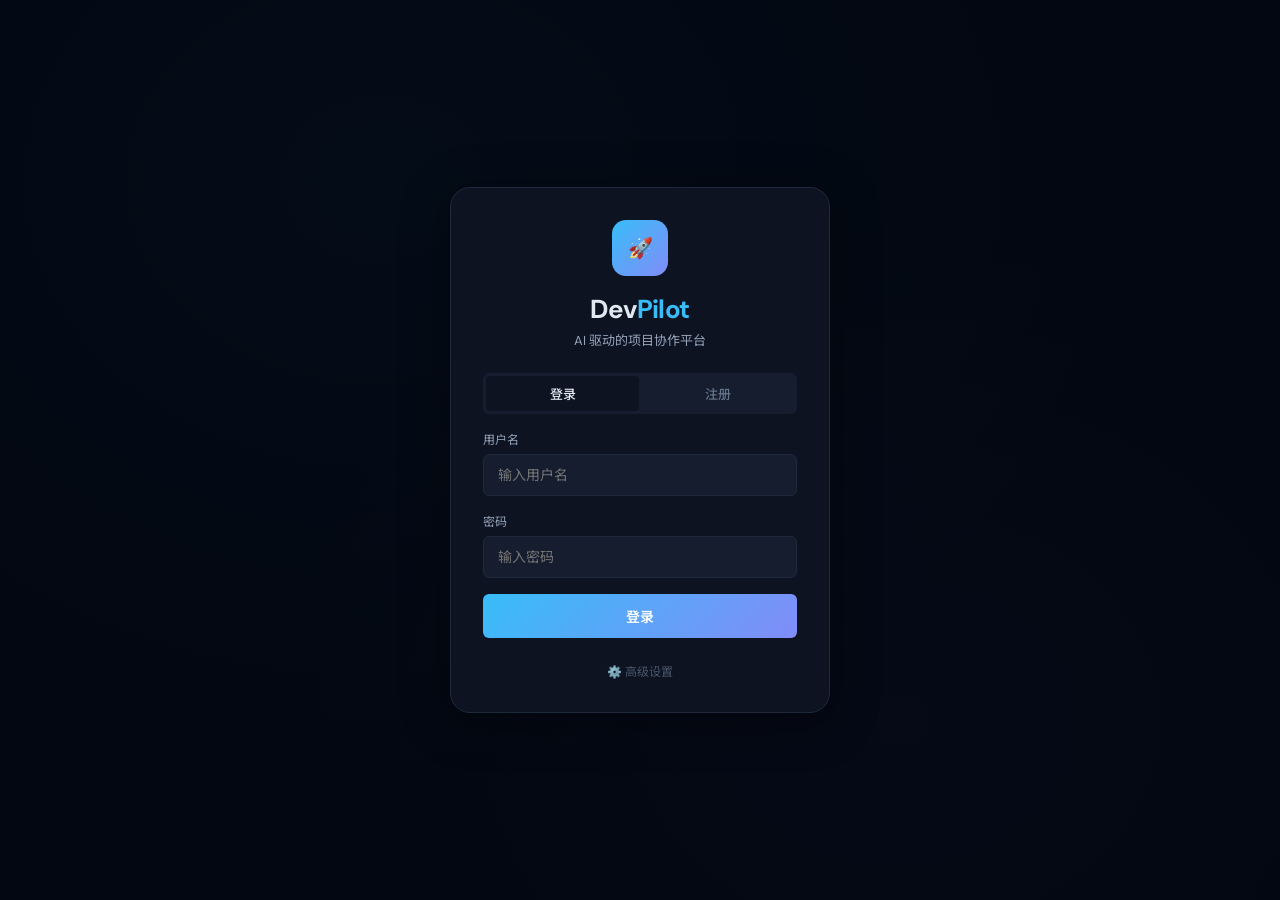
==== commit 3dc39178: "Update devpilot frontend" ====
--- a/frontend/index.html
+++ b/frontend/index.html
@@ -92,9 +92,15 @@
   <script src="js/core/state.js"></script>
   <script src="js/core/router.js"></script>
   <script src="js/mock/data.js"></script>
+  <script src="js/data/ai-roles.js"></script>
   <script src="js/mock/simulator.js"></script>
   <script src="js/core/api.js"></script>
   <script src="js/core/shell.js"></script>
+
+  <!-- ═══ JS Components ═══ -->
+  <script src="js/components/role-panel.js"></script>
+  <script src="js/components/skill-modal.js"></script>
+  <script src="js/components/interaction-log.js"></script>
 
   <!-- ═══ JS Pages ═══ -->
   <script src="js/pages/login.js"></script>
--- a/frontend/css/pages/dashboard.css
+++ b/frontend/css/pages/dashboard.css
@@ -48,6 +48,9 @@
 .pc-progress-text { font-size:12px; color:var(--text-dim); text-align:right; margin-top:4px; }
 .pc-action { font-size:13px; color:var(--accent); display:flex; align-items:center; gap:4px; }
 
+/* D6: Badge variant for archived */
+.badge-dim { background:rgba(148,163,184,0.12); color:var(--text-dim); }
+
 @media(max-width:768px) {
   .type-cards { grid-template-columns:1fr; }
   .project-grid { grid-template-columns:1fr; }
--- a/frontend/css/pages/wizard.css
+++ b/frontend/css/pages/wizard.css
@@ -1,4 +1,6 @@
-/* ═══ New Project Wizard ═══ */
+/* ═══ New Project Wizard v3.0 ═══ */
+
+/* ── Wizard Shell ── */
 .wizard { max-width:800px; margin:0 auto; }
 .wizard-progress { display:flex; align-items:center; justify-content:center; gap:var(--space-sm); margin-bottom:var(--space-2xl); }
 .wiz-step {
@@ -20,30 +22,303 @@
 .wiz-title { font-size:24px; font-weight:600; text-align:center; margin-bottom:var(--space-sm); }
 .wiz-subtitle { text-align:center; color:var(--text-secondary); font-size:14px; margin-bottom:var(--space-xl); }
 
-/* Step 2: Phase Timeline */
-.phase-timeline { position:relative; padding-left:32px; margin-bottom:var(--space-xl); }
-.phase-timeline::before {
-  content:''; position:absolute; left:11px; top:12px; bottom:12px;
-  width:2px; background:var(--border);
-}
-.pt-item {
-  position:relative; padding:var(--space-md) 0; display:flex; align-items:flex-start; gap:var(--space-md);
-}
-.pt-dot {
-  position:absolute; left:-32px; top:18px; width:22px; height:22px;
-  border-radius:50%; border:2px solid var(--border-light); background:var(--bg-card);
-  display:flex; align-items:center; justify-content:center; font-size:11px; z-index:1;
-}
-.pt-content { flex:1; background:var(--bg-card); border:1px solid var(--border); border-radius:var(--radius); padding:var(--space-md); }
-.pt-content:hover { border-color:var(--border-light); }
-.pt-header { display:flex; align-items:center; gap:var(--space-sm); margin-bottom:4px; }
-.pt-name { font-weight:600; font-size:15px; }
-.pt-role { font-size:12px; color:var(--accent); background:var(--accent-glow); padding:2px 8px; border-radius:var(--radius-full); }
-.pt-desc { font-size:13px; color:var(--text-secondary); line-height:1.5; }
-.pt-detail { font-size:12px; color:var(--text-dim); margin-top:6px; }
-
-/* Step 3: Naming */
+/* Step 2: Naming (was Step 3) */
 .wiz-form { max-width:480px; margin:0 auto; }
 .wiz-form .field { margin-bottom:var(--space-lg); }
-
 .wiz-actions { display:flex; justify-content:center; gap:var(--space-md); margin-top:var(--space-xl); }
+
+/* ═══ Interview Phase ═══ */
+
+/* ── Interview Container ── */
+.interview-container {
+  max-width:900px; margin:0 auto;
+  display:flex; flex-direction:column;
+  height:calc(100vh - var(--topbar-h) - 48px);
+}
+
+/* ── Phase Progress Bar ── */
+.interview-progress {
+  display:flex; align-items:center; justify-content:center;
+  gap:var(--space-xs); padding:var(--space-md) 0;
+  border-bottom:1px solid var(--border);
+  margin-bottom:var(--space-md); flex-shrink:0;
+}
+.ip-step {
+  display:flex; align-items:center; gap:6px;
+  font-size:13px; color:var(--text-muted);
+  transition:color var(--duration);
+}
+.ip-step.active { color:var(--accent); font-weight:600; }
+.ip-step.done { color:var(--success); }
+.ip-dot {
+  width:32px; height:32px; border-radius:50%; border:2px solid var(--border);
+  display:flex; align-items:center; justify-content:center; font-size:14px;
+  transition:all var(--duration);
+}
+.ip-step.active .ip-dot { border-color:var(--accent); background:var(--accent-glow); }
+.ip-step.done .ip-dot { border-color:var(--success); background:var(--success-bg); color:var(--success); font-size:12px; }
+.ip-line { width:32px; height:2px; background:var(--border); }
+.ip-step.done+.ip-line, .ip-step.done ~ .ip-line { background:var(--success); }
+
+/* ── Interview Header ── */
+.interview-header {
+  display:flex; align-items:center; gap:var(--space-md);
+  padding:var(--space-md); background:var(--bg-card);
+  border:1px solid var(--border); border-radius:var(--radius);
+  margin-bottom:var(--space-md); flex-shrink:0;
+}
+.interview-header-icon { font-size:32px; }
+.interview-header-title { font-size:18px; font-weight:600; }
+.interview-header-sub { font-size:13px; color:var(--text-secondary); margin-top:2px; }
+
+/* ── Interview Messages ── */
+.interview-messages {
+  flex:1; overflow-y:auto; padding:var(--space-md) 0;
+  display:flex; flex-direction:column; gap:var(--space-md);
+}
+
+.interview-msg {
+  display:flex; gap:var(--space-sm); max-width:85%;
+  animation:msgFadeIn 0.3s var(--ease);
+}
+.interview-msg.user { align-self:flex-end; flex-direction:row-reverse; }
+.interview-msg.ai { align-self:flex-start; }
+
+.interview-msg-avatar {
+  width:36px; height:36px; border-radius:50%;
+  display:flex; align-items:center; justify-content:center;
+  font-size:18px; flex-shrink:0;
+  background:var(--bg-card); border:1px solid var(--border);
+}
+
+.interview-msg-body {
+  background:var(--bg-card); border:1px solid var(--border);
+  border-radius:var(--radius-lg); padding:var(--space-sm) var(--space-md);
+  min-width:80px;
+}
+.interview-msg.user .interview-msg-body {
+  background:var(--accent-glow); border-color:rgba(56,189,248,0.2);
+}
+
+.interview-msg-sender {
+  font-size:11px; font-weight:600; color:var(--text-dim); margin-bottom:2px;
+}
+.interview-msg.user .interview-msg-sender { text-align:right; }
+
+.interview-msg-content {
+  font-size:14px; line-height:1.6; word-break:break-word;
+}
+.interview-msg-content h1 { font-size:16px; font-weight:700; margin:8px 0 4px; }
+.interview-msg-content h2 { font-size:15px; font-weight:600; margin:8px 0 4px; }
+.interview-msg-content h3 { font-size:14px; font-weight:600; margin:6px 0 2px; }
+.interview-msg-content code {
+  background:var(--bg-input); padding:1px 6px; border-radius:4px;
+  font-family:var(--font-mono); font-size:13px;
+}
+.interview-msg-content ul { padding-left:18px; margin:4px 0; }
+.interview-msg-content li { margin:2px 0; }
+.interview-msg-content strong { color:var(--accent); }
+
+/* Typing indicator */
+.interview-typing { align-self:flex-start; }
+.typing-dots {
+  display:flex; gap:4px; align-items:center; padding:8px 12px;
+}
+.typing-dots span {
+  width:6px; height:6px; background:var(--text-dim); border-radius:50%;
+  animation:typingBounce 1.4s ease-in-out infinite;
+}
+.typing-dots span:nth-child(2) { animation-delay:0.2s; }
+.typing-dots span:nth-child(3) { animation-delay:0.4s; }
+
+.typing-cursor::after {
+  content:'▊'; animation:blink 0.8s step-end infinite; color:var(--accent);
+}
+
+@keyframes typingBounce {
+  0%,60%,100% { transform:translateY(0); opacity:0.4; }
+  30% { transform:translateY(-4px); opacity:1; }
+}
+@keyframes blink { 0%,100%{opacity:1} 50%{opacity:0} }
+@keyframes msgFadeIn { from{opacity:0;transform:translateY(8px)} to{opacity:1;transform:translateY(0)} }
+
+/* ── Input Area ── */
+.interview-input-area {
+  flex-shrink:0; padding:var(--space-md) 0 var(--space-sm);
+  border-top:1px solid var(--border);
+  display:flex; flex-direction:column; gap:var(--space-sm);
+}
+
+.interview-input-wrap {
+  display:flex; gap:var(--space-sm); align-items:flex-end;
+}
+.interview-input {
+  flex:1; background:var(--bg-input); border:1px solid var(--border);
+  border-radius:var(--radius); padding:10px 14px; color:var(--text-primary);
+  font-family:var(--font-sans); font-size:14px; resize:none;
+  transition:border-color var(--duration);
+  max-height:120px;
+}
+.interview-input:focus { border-color:var(--accent); outline:none; }
+.interview-input:disabled { opacity:0.5; cursor:not-allowed; }
+
+.interview-send-btn {
+  background:var(--accent); color:#fff; border:none; border-radius:var(--radius);
+  padding:10px 20px; font-size:14px; font-weight:600; cursor:pointer;
+  transition:all var(--duration); white-space:nowrap;
+}
+.interview-send-btn:hover:not(:disabled) { filter:brightness(1.1); }
+.interview-send-btn:disabled { opacity:0.5; cursor:not-allowed; }
+
+.interview-generate-btn {
+  align-self:center; background:linear-gradient(135deg,var(--accent),var(--accent-2));
+  color:#fff; border:none; border-radius:var(--radius-full);
+  padding:8px 24px; font-size:13px; font-weight:600; cursor:pointer;
+  transition:all var(--duration); animation:pulseGlow 2s ease-in-out infinite;
+}
+.interview-generate-btn:hover { transform:scale(1.02); filter:brightness(1.1); }
+
+@keyframes pulseGlow {
+  0%,100% { box-shadow:0 0 12px rgba(56,189,248,0.2); }
+  50% { box-shadow:0 0 24px rgba(56,189,248,0.4); }
+}
+
+/* ── Report / PRD Preview ── */
+.interview-report {
+  flex-shrink:0; margin-top:var(--space-md);
+  background:var(--bg-card); border:1px solid var(--border); border-radius:var(--radius-lg);
+  overflow:hidden; max-height:50vh; display:flex; flex-direction:column;
+}
+.interview-report-title {
+  font-size:16px; font-weight:600; padding:var(--space-md);
+  border-bottom:1px solid var(--border); flex-shrink:0;
+}
+.interview-report-body {
+  padding:var(--space-md); overflow-y:auto; flex:1;
+  font-size:14px; line-height:1.7;
+}
+.interview-report-body h1 { font-size:18px; font-weight:700; margin:12px 0 6px; color:var(--accent); }
+.interview-report-body h2 { font-size:16px; font-weight:600; margin:10px 0 4px; }
+.interview-report-body h3 { font-size:15px; font-weight:600; margin:8px 0 4px; color:var(--accent-2); }
+.interview-report-body ul { padding-left:20px; margin:4px 0; }
+.interview-report-body li { margin:3px 0; }
+.interview-report-body strong { color:var(--accent); }
+.interview-report-body code {
+  background:var(--bg-input); padding:1px 6px; border-radius:4px;
+  font-family:var(--font-mono); font-size:13px;
+}
+
+.interview-report-actions {
+  display:flex; justify-content:center; gap:var(--space-md);
+  padding:var(--space-md); border-top:1px solid var(--border); flex-shrink:0;
+}
+
+/* ═══ PRD Review Phase ═══ */
+.review-content {
+  flex:1; overflow-y:auto; padding:var(--space-md) 0;
+  display:flex; flex-direction:column; gap:var(--space-lg);
+}
+
+/* PRD Preview in Review */
+.review-prd-preview {
+  background:var(--bg-card); border:1px solid var(--border); border-radius:var(--radius-lg);
+  overflow:hidden;
+}
+.review-prd-title {
+  font-size:15px; font-weight:600; padding:var(--space-md);
+  border-bottom:1px solid var(--border); background:var(--bg-surface);
+}
+.review-prd-body {
+  padding:var(--space-md); max-height:300px; overflow-y:auto;
+  font-size:13px; line-height:1.6; color:var(--text-secondary);
+}
+.review-prd-body h1 { font-size:16px; font-weight:700; margin:8px 0 4px; color:var(--text-primary); }
+.review-prd-body h2 { font-size:15px; font-weight:600; margin:8px 0 4px; color:var(--text-primary); }
+.review-prd-body h3 { font-size:14px; font-weight:600; margin:6px 0 2px; }
+.review-prd-body strong { color:var(--accent); }
+
+/* Review Cards */
+.review-cards {
+  display:grid; grid-template-columns:repeat(auto-fit, minmax(260px, 1fr));
+  gap:var(--space-md);
+}
+.review-card {
+  background:var(--bg-card); border:1px solid var(--border);
+  border-radius:var(--radius-lg); padding:var(--space-md);
+  transition:border-color var(--duration);
+}
+.review-card.review-loading {
+  display:flex; flex-direction:column; gap:var(--space-sm);
+}
+.review-card.review-pass { border-left:3px solid var(--success); }
+.review-card.review-risk { border-left:3px solid var(--warning); }
+.review-card.review-need { border-left:3px solid var(--error); }
+
+.review-card-header {
+  display:flex; align-items:center; gap:var(--space-sm); margin-bottom:var(--space-sm);
+}
+.review-card-icon { font-size:24px; }
+.review-card-role { font-size:14px; font-weight:600; flex:1; }
+
+.review-conclusion-tag {
+  font-size:11px; font-weight:600; padding:3px 10px;
+  border-radius:var(--radius-full); white-space:nowrap;
+}
+.review-conclusion-tag.review-pass { background:var(--success-bg); color:var(--success); }
+.review-conclusion-tag.review-risk { background:var(--warning-bg); color:var(--warning); }
+.review-conclusion-tag.review-need { background:var(--error-bg); color:var(--error); }
+
+.review-card-summary {
+  font-size:14px; font-weight:500; margin-bottom:var(--space-sm);
+  line-height:1.5;
+}
+
+.review-card-details { display:flex; flex-direction:column; gap:4px; }
+.review-detail-item {
+  font-size:13px; color:var(--text-secondary); line-height:1.5;
+  padding-left:4px;
+}
+
+.review-card-body {
+  display:flex; align-items:center; gap:var(--space-sm);
+  padding:var(--space-lg) 0; justify-content:center;
+}
+.review-loading-text {
+  font-size:13px; color:var(--text-dim); animation:pulse 1.5s ease-in-out infinite;
+}
+@keyframes pulse { 0%,100%{opacity:0.4} 50%{opacity:1} }
+
+/* Review Actions */
+.review-actions {
+  display:flex; justify-content:center; gap:var(--space-md);
+  padding:var(--space-lg) 0;
+}
+
+/* ── Spinner ── */
+.spinner-sm {
+  display:inline-block; width:14px; height:14px;
+  border:2px solid rgba(255,255,255,0.3);
+  border-top-color:#fff; border-radius:50%;
+  animation:spin 0.6s linear infinite;
+}
+@keyframes spin { to { transform:rotate(360deg); } }
+
+/* ── Button Accent ── */
+.btn-accent {
+  background:var(--gradient-1); color:#fff; border:none;
+  border-radius:var(--radius); padding:8px 20px;
+  font-size:14px; font-weight:600; cursor:pointer;
+  transition:all var(--duration);
+}
+.btn-accent:hover { filter:brightness(1.1); transform:translateY(-1px); }
+
+/* ── Mobile ── */
+@media (max-width:768px) {
+  .interview-container { height:calc(100vh - var(--topbar-h) - 24px); }
+  .interview-msg { max-width:92%; }
+  .ip-step span { display:none; }
+  .ip-line { width:20px; }
+  .review-cards { grid-template-columns:1fr; }
+  .review-prd-body { max-height:200px; }
+  .interview-report { max-height:40vh; }
+}
--- a/frontend/css/pages/workspace.css
+++ b/frontend/css/pages/workspace.css
@@ -1,149 +1,152 @@
-/* ═══ Project Workspace ═══ */
-.ws-header { display:flex; align-items:center; justify-content:space-between; margin-bottom:var(--space-xl); }
-.ws-header h1 { font-size:22px; font-weight:600; display:flex; align-items:center; gap:var(--space-sm); }
-.ws-header-type { font-size:13px; color:var(--text-dim); font-weight:400; }
+/* ═══ Project Workspace v4.0 — Vertical Phase Nav Layout ═══ */
 
-/* Phase Strip */
-.phase-strip {
-  display:flex; gap:var(--space-sm); overflow-x:auto; padding-bottom:var(--space-md);
-  margin-bottom:var(--space-xl); scroll-snap-type:x mandatory;
+/* Layout: [Left Phase Nav 240px] [Right Detail flex:1] */
+.ws-layout {
+  display:flex; height:calc(100vh - var(--topbar-h)); overflow:hidden;
 }
-.phase-strip::-webkit-scrollbar { height:4px; }
 
-.phase-card {
-  flex:0 0 140px; scroll-snap-align:start;
-  background:var(--bg-card); border:2px solid var(--border); border-radius:var(--radius);
-  padding:var(--space-md); text-align:center; cursor:pointer;
-  transition:all var(--duration-slow) var(--ease); position:relative;
+/* ── Left: Phase Navigation ── */
+.ws-phase-nav {
+  width:240px; flex-shrink:0; border-right:1px solid var(--border);
+  background:var(--bg-secondary); display:flex; flex-direction:column;
+  overflow:hidden;
 }
-.phase-card .ph-icon { font-size:24px; margin-bottom:6px; }
-.phase-card .ph-name { font-size:13px; font-weight:600; margin-bottom:4px; }
-.phase-card .ph-role { font-size:11px; color:var(--text-dim); margin-bottom:6px; }
-.phase-card .ph-status { font-size:12px; font-weight:500; }
-.phase-card .ph-action { margin-top:8px; }
+.ws-nav-header {
+  padding:var(--space-md) var(--space-md) var(--space-sm);
+  border-bottom:1px solid var(--border); flex-shrink:0;
+}
+.ws-nav-header h2 { font-size:15px; font-weight:600; margin:var(--space-xs) 0 2px; white-space:nowrap; overflow:hidden; text-overflow:ellipsis; }
+.ws-nav-type { font-size:11px; color:var(--text-dim); }
+.ws-nav-list { flex:1; overflow-y:auto; padding:var(--space-xs) 0; }
 
-/* Phase States */
-.phase-card.pending { border-style:dashed; border-color:var(--border); opacity:0.6; }
-.phase-card.pending .ph-status { color:var(--text-muted); }
-.phase-card.current-pending { border-color:var(--accent); border-style:solid; opacity:1; background:var(--accent-glow); }
-.phase-card.current-pending .ph-status { color:var(--accent); }
-.phase-card.ai-working {
-  border-color:var(--phase-working); animation:breathe 2s ease-in-out infinite;
+.ws-nav-item {
+  display:flex; align-items:center; gap:8px;
+  padding:10px 14px; cursor:pointer; border-left:3px solid transparent;
+  transition:all var(--duration);
 }
-.phase-card.ai-working .ph-status { color:var(--phase-working); }
-.phase-card.awaiting-approval { border-color:var(--phase-approval); opacity:1; background:var(--warning-bg); }
-.phase-card.awaiting-approval .ph-status { color:var(--phase-approval); }
-.phase-card.approved { border-color:var(--phase-approved); opacity:1; }
-.phase-card.approved .ph-status { color:var(--phase-approved); }
-.phase-card.rejected { border-color:var(--phase-rejected); opacity:1; }
-.phase-card.rejected .ph-status { color:var(--phase-rejected); }
+.ws-nav-item:hover { background:var(--bg-hover); }
+.ws-nav-item.selected { background:var(--accent-glow); border-left-color:var(--accent); }
+.ws-nav-item.done { opacity:0.7; }
+.ws-nav-item.done .ws-nav-num { color:var(--success); }
+.ws-nav-item.working .ws-nav-num { color:var(--accent); }
+.ws-nav-item.awaiting .ws-nav-num { color:var(--warning); }
+.ws-nav-item.rejected .ws-nav-num { color:var(--error); }
+.ws-nav-item.current .ws-nav-num { color:var(--text-primary); font-weight:700; }
 
-.phase-card.selected { box-shadow:0 0 0 2px var(--accent),var(--shadow-glow); }
+.ws-nav-num {
+  width:20px; height:20px; border-radius:var(--radius-full);
+  background:var(--bg-hover); font-size:10px; font-weight:600;
+  display:flex; align-items:center; justify-content:center;
+  flex-shrink:0; color:var(--text-dim);
+}
+.ws-nav-icon { font-size:14px; flex-shrink:0; }
+.ws-nav-info { flex:1; min-width:0; }
+.ws-nav-name { font-size:12px; font-weight:500; white-space:nowrap; overflow:hidden; text-overflow:ellipsis; }
+.ws-nav-status { font-size:10px; color:var(--text-dim); margin-top:1px; }
 
-/* Connector Lines */
-.phase-connector { flex:0 0 24px; display:flex; align-items:center; justify-content:center; color:var(--border-light); font-size:18px; }
+/* ── Right: Detail Panel ── */
+.ws-detail {
+  flex:1; overflow-y:auto; min-width:0;
+}
+.ws-detail-header {
+  padding:var(--space-lg) var(--space-xl) var(--space-md);
+  border-bottom:1px solid var(--border);
+}
+.ws-detail-title { font-size:20px; font-weight:600; }
+.ws-detail-meta { font-size:13px; color:var(--text-dim); margin-top:4px; }
 
-/* Detail Panel */
-.ws-detail { background:var(--bg-card); border:1px solid var(--border); border-radius:var(--radius-lg); overflow:hidden; }
-.ws-detail-header {
-  padding:var(--space-lg); border-bottom:1px solid var(--border);
-  display:flex; align-items:center; justify-content:space-between;
-}
-.ws-detail-title { font-size:18px; font-weight:600; display:flex; align-items:center; gap:var(--space-sm); }
-.ws-detail-meta { font-size:13px; color:var(--text-dim); }
-
-/* AI Output Section */
-.ws-output {
-  padding:var(--space-lg); border-bottom:1px solid var(--border);
-}
-.ws-output-card {
-  background:var(--bg-surface); border:1px solid var(--border); border-radius:var(--radius);
-  padding:var(--space-md);
-}
-.ws-output-label { font-size:12px; color:var(--text-dim); margin-bottom:var(--space-sm); display:flex; align-items:center; gap:6px; }
-.ws-output-title { font-size:15px; font-weight:600; margin-bottom:4px; }
-.ws-output-time { font-size:12px; color:var(--text-muted); }
-.ws-output-summary {
-  margin-top:var(--space-sm); font-size:13px; color:var(--text-secondary); line-height:1.6;
-  padding:var(--space-sm) var(--space-md); background:var(--bg-hover); border-radius:var(--radius-sm);
-}
-.ws-output-link {
-  display:inline-flex; align-items:center; gap:4px; margin-top:var(--space-sm);
-  color:var(--accent); font-size:13px; text-decoration:none;
-}
-.ws-output-link:hover { text-decoration:underline; }
-
-/* Action Bar */
-.ws-actions { padding:var(--space-md) var(--space-lg); border-bottom:1px solid var(--border); display:flex; gap:var(--space-sm); flex-wrap:wrap; }
-.ws-actions .btn { flex-shrink:0; }
-
-/* AI Working State */
-.ws-working { padding:var(--space-xl); text-align:center; }
+/* Working animation */
+.ws-working { text-align:center; padding:var(--space-3xl,80px) var(--space-lg); }
+.ws-working p { color:var(--text-secondary); margin-bottom:var(--space-md); }
 .ws-working-anim {
-  width:48px; height:48px; margin:0 auto var(--space-md);
+  width:48px; height:48px; margin:0 auto var(--space-lg);
   border:3px solid var(--border); border-top-color:var(--accent);
   border-radius:50%; animation:spin 1s linear infinite;
 }
-.ws-working p { color:var(--text-secondary); font-size:14px; }
+@keyframes spin { to { transform:rotate(360deg); } }
 .ws-working-preview {
-  margin-top:var(--space-md); text-align:left; font-size:13px; line-height:1.7;
-  color:var(--text-secondary); max-height:200px; overflow-y:auto;
-  padding:var(--space-md); background:var(--bg-surface); border-radius:var(--radius);
+  display:inline-block; padding:var(--space-sm) var(--space-md);
+  background:var(--bg-card); border:1px solid var(--border);
+  border-radius:var(--radius); font-size:13px; color:var(--text-secondary);
 }
 
-/* Inline Chat */
-.ws-chat { padding:var(--space-lg); }
-.ws-chat-label { font-size:13px; color:var(--text-dim); margin-bottom:var(--space-sm); display:flex; align-items:center; gap:6px; }
+/* AI Output card */
+.ws-output { padding:var(--space-md) var(--space-xl); }
+.ws-output-card {
+  background:var(--bg-card); border:1px solid var(--border);
+  border-radius:var(--radius-lg); padding:var(--space-lg);
+}
+.ws-output-label { font-size:11px; color:var(--text-dim); font-weight:600; margin-bottom:var(--space-xs); }
+.ws-output-title { font-size:16px; font-weight:600; margin-bottom:4px; }
+.ws-output-time { font-size:11px; color:var(--text-dim); margin-bottom:var(--space-sm); }
+.ws-output-summary { font-size:13px; color:var(--text-secondary); line-height:1.6; margin-bottom:var(--space-sm); }
+.ws-output-link { font-size:13px; color:var(--accent); text-decoration:none; }
+.ws-output-link:hover { text-decoration:underline; }
+
+/* Action bar */
+.ws-actions { display:flex; gap:var(--space-sm); padding:var(--space-md) var(--space-xl); flex-wrap:wrap; }
+
+/* Completed badge */
+.ws-completed-badge {
+  display:inline-block; padding:6px 14px; background:rgba(52,211,153,0.1);
+  color:var(--success); border-radius:var(--radius); font-size:13px; font-weight:500;
+}
+.ws-readonly-notice { font-size:12px; color:var(--text-dim); margin-top:4px; }
+
+/* Chat section */
+.ws-chat { padding:0 var(--space-xl) var(--space-lg); }
+.ws-chat-label { font-size:13px; font-weight:600; color:var(--text-secondary); padding:var(--space-sm) 0; }
 .ws-chat-messages {
-  max-height:280px; overflow-y:auto; margin-bottom:var(--space-md);
-  display:flex; flex-direction:column; gap:var(--space-sm);
+  max-height:360px; overflow-y:auto; padding:var(--space-sm);
+  background:var(--bg-surface); border:1px solid var(--border);
+  border-radius:var(--radius); display:flex; flex-direction:column; gap:var(--space-sm);
 }
-.chat-msg {
-  display:flex; gap:var(--space-sm); align-items:flex-start;
+.chat-msg { display:flex; gap:8px; align-items:flex-start; }
+.chat-msg-user { flex-direction:row-reverse; }
+.chat-msg-avatar {
+  width:28px; height:28px; border-radius:var(--radius-sm); flex-shrink:0;
+  display:flex; align-items:center; justify-content:center; font-size:12px;
 }
-.chat-msg-avatar {
-  width:28px; height:28px; border-radius:50%; flex-shrink:0;
-  display:flex; align-items:center; justify-content:center;
-  font-size:12px; font-weight:600;
+.chat-msg-bubble {
+  padding:8px 12px; border-radius:var(--radius); font-size:13px;
+  line-height:1.6; max-width:70%; word-break:break-word;
 }
-.chat-msg-ai .chat-msg-avatar { background:var(--accent-glow); color:var(--accent); }
-.chat-msg-user .chat-msg-avatar { background:var(--accent-2-glow); color:var(--accent-2); }
-.chat-msg-bubble {
-  padding:var(--space-sm) var(--space-md); border-radius:var(--radius); max-width:80%;
-  font-size:13px; line-height:1.6;
-}
-.chat-msg-ai .chat-msg-bubble { background:var(--bg-surface); color:var(--text-secondary); }
-.chat-msg-user .chat-msg-bubble { background:var(--accent-glow); color:var(--text-primary); }
+.chat-msg-ai .chat-msg-bubble { background:var(--bg-card); border:1px solid var(--border); }
+.chat-msg-user .chat-msg-bubble { background:var(--accent-glow); border:1px solid rgba(56,189,248,0.15); }
 
-.ws-chat-input {
-  display:flex; gap:var(--space-sm); align-items:flex-end;
-}
+.ws-chat-input { display:flex; gap:var(--space-sm); margin-top:var(--space-sm); }
 .ws-chat-input textarea {
-  flex:1; padding:10px 14px; background:var(--bg-input); border:1px solid var(--border);
-  border-radius:var(--radius-sm); color:var(--text-primary); font-size:13px;
-  font-family:var(--font-sans); resize:none; min-height:40px; max-height:120px;
+  flex:1; padding:8px 12px; background:var(--bg-input); border:1px solid var(--border);
+  border-radius:var(--radius); color:var(--text-primary); font-size:13px;
+  font-family:var(--font-sans); resize:none; min-height:36px;
 }
 .ws-chat-input textarea:focus { border-color:var(--accent); outline:none; }
 .ws-chat-send {
-  padding:10px 16px; background:var(--gradient-1); border:none; border-radius:var(--radius-sm);
-  color:#fff; cursor:pointer; font-size:13px; font-weight:500; white-space:nowrap;
+  padding:0 16px; height:36px; border-radius:var(--radius);
+  background:var(--gradient-1); border:none; color:#fff;
+  cursor:pointer; font-size:13px; font-weight:500;
+  transition:all var(--duration); flex-shrink:0;
 }
 .ws-chat-send:hover { filter:brightness(1.1); }
+.ws-chat-send:disabled { opacity:0.4; cursor:not-allowed; }
 
-/* Completed Phase (readonly) */
-.ws-completed-badge { display:flex; align-items:center; gap:6px; color:var(--success); font-size:14px; font-weight:500; }
-.ws-readonly-notice {
-  padding:var(--space-sm) var(--space-md); background:rgba(100,116,139,0.1);
-  border-radius:var(--radius-sm); font-size:12px; color:var(--text-dim); text-align:center;
+/* ── Mobile Responsive ── */
+@media(max-width:768px) {
+  .ws-layout { flex-direction:column; }
+  .ws-phase-nav {
+    width:100%; height:auto; max-height:none; border-right:none;
+    border-bottom:1px solid var(--border);
+  }
+  .ws-nav-list {
+    display:flex; overflow-x:auto; padding:var(--space-xs) var(--space-sm);
+    gap:4px; flex-wrap:nowrap;
+  }
+  .ws-nav-item {
+    flex-shrink:0; border-left:none; border-bottom:3px solid transparent;
+    padding:8px 10px; min-width:auto;
+  }
+  .ws-nav-item.selected { border-bottom-color:var(--accent); border-left-color:transparent; }
+  .ws-detail { overflow-y:auto; }
+  .ws-actions { padding:var(--space-md); }
+  .ws-chat { padding:0 var(--space-md) var(--space-md); }
 }
-
-/* Regenerate Modal */
-.regen-modal-body textarea {
-  width:100%; min-height:100px; margin-top:var(--space-sm);
-}
-
-@media(max-width:768px) {
-  .phase-strip { gap:6px; }
-  .phase-card { flex:0 0 110px; padding:var(--space-sm); }
-  .ws-actions { flex-direction:column; }
-}
--- a/frontend/css/pages/chat.css
+++ b/frontend/css/pages/chat.css
@@ -1,69 +1,226 @@
-/* ═══ AI Chat Page v3.0 — Sidebar-integrated ═══ */
-
-/* ── Sidebar: Agent→Session tree (inside Shell sidebar) ── */
-.sidebar-divider {
-  height:1px; background:var(--border); margin:var(--space-sm) var(--space-md);
-}
-.sidebar-section-label {
+/* ═══ AI Chat Page v4.0 — Three-Column Layout (UREQ-DEVPILOT-FE-001 D9) ═══
+ *
+ * Layout: [RolePanel 240px] [ChatMain flex:1] [InteractionLog 320px]
+ * Mobile (<768px): left hidden, right collapsed by default
+ */
+
+/* ══════════════════════════════════════════════════════
+   Three-Column Container
+   ══════════════════════════════════════════════════════ */
+.chat-three-col {
+  display:flex; height:calc(100vh - var(--topbar-h)); overflow:hidden;
+}
+
+/* ══════════════════════════════════════════════════════
+   Left Panel: AI Role Panel (240px)
+   ══════════════════════════════════════════════════════ */
+.role-panel {
+  width:240px; flex-shrink:0; border-right:1px solid var(--border);
+  background:var(--bg-secondary); display:flex; flex-direction:column;
+  transition:width var(--duration-slow) var(--ease);
+  overflow:hidden;
+}
+.role-panel.collapsed { width:0; border-right:none; }
+
+.role-panel-header {
   display:flex; align-items:center; justify-content:space-between;
-  padding:6px 14px; font-size:11px; font-weight:600;
-  color:var(--text-dim); text-transform:uppercase; letter-spacing:0.05em;
-}
-.sidebar-chat-new {
-  width:20px; height:20px; border-radius:var(--radius-sm);
+  padding:12px 14px; border-bottom:1px solid var(--border); flex-shrink:0;
+}
+.role-panel-title { font-size:13px; font-weight:600; white-space:nowrap; }
+.role-panel-collapse {
+  width:24px; height:24px; border-radius:var(--radius-sm);
   background:var(--bg-hover); border:1px solid var(--border);
-  color:var(--text-secondary); cursor:pointer; font-size:14px;
+  color:var(--text-dim); cursor:pointer; font-size:10px;
   display:flex; align-items:center; justify-content:center;
-  transition:all var(--duration); line-height:1;
-}
-.sidebar-chat-new:hover { border-color:var(--accent); color:var(--accent); background:var(--accent-glow); }
-.sidebar-chat-tree { padding-bottom:var(--space-sm); }
-
-/* Agent node (level 1) */
-.sb-agent-node { user-select:none; }
-.sb-agent-header {
+  transition:all var(--duration);
+}
+.role-panel-collapse:hover { border-color:var(--accent); color:var(--accent); }
+
+.role-panel-list { flex:1; overflow-y:auto; padding:var(--space-xs) 0; }
+
+/* Role Node */
+.rp-role-node { user-select:none; }
+.rp-role-header {
   display:flex; align-items:center; gap:6px;
-  padding:6px 14px; cursor:pointer; font-size:12px;
+  padding:7px 14px; cursor:pointer; font-size:12px;
   color:var(--text-secondary); transition:all var(--duration);
 }
-.sb-agent-header:hover { background:var(--bg-hover); color:var(--text-primary); }
-.sb-agent-arrow {
+.rp-role-header:hover { background:var(--bg-hover); color:var(--text-primary); }
+.rp-role-arrow {
   width:12px; font-size:8px; color:var(--text-dim);
   transition:transform var(--duration) var(--ease); flex-shrink:0;
 }
-.sb-agent-node.expanded > .sb-agent-header .sb-agent-arrow { transform:rotate(90deg); }
-.sb-agent-icon { font-size:13px; flex-shrink:0; }
-.sb-agent-name { flex:1; font-weight:500; white-space:nowrap; overflow:hidden; text-overflow:ellipsis; }
-.sb-agent-badge {
+.rp-role-node.expanded > .rp-role-header .rp-role-arrow { transform:rotate(90deg); }
+.rp-role-icon {
+  font-size:14px; flex-shrink:0; cursor:pointer;
+  transition:transform var(--duration);
+}
+.rp-role-icon:hover { transform:scale(1.2); }
+.rp-role-name { flex:1; font-weight:500; white-space:nowrap; overflow:hidden; text-overflow:ellipsis; }
+.rp-role-badge {
   background:var(--bg-hover); color:var(--text-dim); font-size:9px;
-  padding:1px 5px; border-radius:var(--radius-full); min-width:16px;
+  padding:1px 5px; border-radius:var(--radius-full); min-width:14px;
   text-align:center; flex-shrink:0;
 }
 
-/* Session (level 2) */
-.sb-session-list { display:none; padding:1px 0 3px 0; }
-.sb-agent-node.expanded > .sb-session-list { display:block; }
-.sb-session-item {
-  display:flex; align-items:center; gap:6px;
+/* Skill List */
+.rp-skill-list { display:none; padding:2px 0 4px; }
+.rp-role-node.expanded > .rp-skill-list { display:block; }
+.rp-skill-item {
   padding:5px 14px 5px 36px; cursor:pointer; font-size:11px;
   color:var(--text-dim); transition:all var(--duration);
-  border-left:2px solid transparent; position:relative;
-}
-.sb-session-item:hover { background:var(--bg-hover); color:var(--text-secondary); }
-.sb-session-item.active {
-  background:var(--accent-glow); color:var(--accent);
-  border-left-color:var(--accent);
-}
-.sb-session-title { flex:1; white-space:nowrap; overflow:hidden; text-overflow:ellipsis; }
-.sb-session-del {
-  opacity:0; font-size:10px; color:var(--text-dim); cursor:pointer;
-  padding:2px 3px; border-radius:2px; flex-shrink:0;
-  transition:opacity var(--duration), color var(--duration);
-}
-.sb-session-item:hover .sb-session-del { opacity:0.6; }
-.sb-session-del:hover { color:var(--error); opacity:1 !important; }
-
-/* ── Chat page layout (no own sidebar) ── */
+  border-left:2px solid transparent;
+}
+.rp-skill-item:hover {
+  background:var(--bg-hover); color:var(--text-secondary);
+  border-left-color:var(--accent-dim);
+}
+.rp-skill-item:active { background:var(--accent-glow); }
+
+/* ══════════════════════════════════════════════════════
+   Right Panel: Interaction Log (320px)
+   ══════════════════════════════════════════════════════ */
+.ilog-panel {
+  width:320px; flex-shrink:0; border-left:1px solid var(--border);
+  background:var(--bg-secondary); display:flex; flex-direction:column;
+  transition:width var(--duration-slow) var(--ease);
+  overflow:hidden;
+}
+.ilog-panel.collapsed { width:40px; }
+
+.ilog-header {
+  display:flex; align-items:center; gap:8px;
+  padding:12px 14px; border-bottom:1px solid var(--border); flex-shrink:0;
+}
+.ilog-toggle-btn {
+  width:24px; height:24px; border-radius:var(--radius-sm);
+  background:var(--bg-hover); border:1px solid var(--border);
+  color:var(--text-dim); cursor:pointer; font-size:10px;
+  display:flex; align-items:center; justify-content:center;
+  transition:all var(--duration); flex-shrink:0;
+}
+.ilog-toggle-btn:hover { border-color:var(--accent); color:var(--accent); }
+.ilog-title { font-size:13px; font-weight:600; white-space:nowrap; }
+.ilog-panel.collapsed .ilog-title { display:none; }
+.ilog-count {
+  background:var(--accent-glow); color:var(--accent); font-size:10px;
+  padding:1px 6px; border-radius:var(--radius-full); font-weight:600;
+}
+.ilog-panel.collapsed .ilog-count { display:none; }
+
+.ilog-body {
+  flex:1; overflow-y:auto; padding:var(--space-xs) 0;
+}
+.ilog-panel.collapsed .ilog-body { display:none; }
+
+.ilog-empty {
+  text-align:center; padding:var(--space-xl); color:var(--text-dim);
+  font-size:12px; line-height:1.8;
+}
+
+/* Step Item */
+.ilog-step { border-bottom:1px solid var(--border); }
+.ilog-step-header {
+  display:flex; align-items:center; gap:6px;
+  padding:8px 12px; cursor:pointer; font-size:11px;
+  transition:background var(--duration);
+}
+.ilog-step-header:hover { background:var(--bg-hover); }
+.ilog-step-num { color:var(--text-dim); font-weight:600; min-width:24px; }
+.ilog-step-role { flex:1; color:var(--text-secondary); font-weight:500; }
+.ilog-step-status { flex-shrink:0; }
+.ilog-step-time { color:var(--text-dim); font-size:10px; flex-shrink:0; }
+
+.ilog-step-detail { display:none; padding:0 12px 10px; }
+.ilog-step.expanded .ilog-step-detail { display:block; }
+
+.ilog-detail-section { margin-bottom:8px; }
+.ilog-detail-label { font-size:10px; color:var(--text-dim); font-weight:600; margin-bottom:3px; }
+.ilog-detail-content {
+  font-size:11px; color:var(--text-secondary); line-height:1.5;
+  padding:6px 8px; background:var(--bg-hover); border-radius:var(--radius-sm);
+  max-height:120px; overflow-y:auto; word-break:break-word;
+}
+.ilog-detail-meta {
+  display:flex; gap:12px; font-size:10px; color:var(--text-dim);
+  padding-top:4px;
+}
+
+/* Step status colors */
+.ilog-step-streaming .ilog-step-header { background:rgba(56,189,248,0.05); }
+.ilog-step-done .ilog-step-num { color:var(--success); }
+.ilog-step-error .ilog-step-num { color:var(--error); }
+
+/* ══════════════════════════════════════════════════════
+   Skill Modal
+   ══════════════════════════════════════════════════════ */
+.skill-modal-overlay {
+  position:fixed; inset:0; z-index:1000; display:flex;
+  align-items:center; justify-content:center;
+  background:var(--bg-overlay); animation:fadeIn var(--duration) var(--ease);
+}
+.skill-modal {
+  background:var(--bg-card); border:1px solid var(--border);
+  border-radius:var(--radius-xl); width:560px; max-width:92vw;
+  max-height:85vh; display:flex; flex-direction:column;
+  box-shadow:var(--shadow-lg); overflow:hidden;
+}
+.skill-modal-header {
+  display:flex; align-items:center; gap:12px;
+  padding:var(--space-lg); border-bottom:1px solid var(--border); flex-shrink:0;
+}
+.skill-modal-icon { font-size:28px; flex-shrink:0; }
+.skill-modal-title-wrap { flex:1; min-width:0; }
+.skill-modal-title { font-size:18px; font-weight:600; margin:0; }
+.skill-modal-subtitle { font-size:12px; color:var(--text-dim); }
+.skill-modal-close {
+  width:32px; height:32px; border-radius:var(--radius-sm);
+  background:var(--bg-hover); border:1px solid var(--border);
+  color:var(--text-dim); cursor:pointer; font-size:14px;
+  display:flex; align-items:center; justify-content:center;
+  transition:all var(--duration); flex-shrink:0;
+}
+.skill-modal-close:hover { border-color:var(--error); color:var(--error); }
+
+.skill-modal-body {
+  flex:1; overflow-y:auto; padding:var(--space-lg);
+}
+.skill-modal-section { margin-bottom:var(--space-lg); }
+.skill-modal-section:last-child { margin-bottom:0; }
+.skill-modal-label {
+  font-size:12px; font-weight:600; color:var(--text-dim);
+  margin-bottom:var(--space-sm); text-transform:uppercase; letter-spacing:0.03em;
+}
+.skill-modal-text { font-size:13px; color:var(--text-secondary); line-height:1.6; margin:0; }
+.skill-modal-prompt {
+  font-size:12px; line-height:1.7; color:var(--text-secondary);
+  background:var(--bg-surface); border:1px solid var(--border);
+  border-radius:var(--radius); padding:var(--space-md);
+  white-space:pre-wrap; word-break:break-word;
+  max-height:240px; overflow-y:auto;
+  font-family:var(--font-sans);
+}
+.skill-modal-template { font-family:var(--font-mono); font-size:11px; }
+
+.skill-modal-skill-list { display:flex; flex-direction:column; gap:var(--space-xs); }
+.skill-modal-skill-item {
+  display:flex; align-items:center; justify-content:space-between;
+  padding:8px 12px; background:var(--bg-surface); border:1px solid var(--border);
+  border-radius:var(--radius-sm); cursor:pointer; transition:all var(--duration);
+}
+.skill-modal-skill-item:hover { border-color:var(--accent); background:var(--accent-glow); }
+.skill-modal-skill-name { font-size:13px; font-weight:500; }
+.skill-modal-skill-trigger { font-size:11px; color:var(--text-dim); font-family:var(--font-mono); }
+
+.skill-modal-footer {
+  display:flex; justify-content:flex-end; gap:var(--space-sm);
+  padding:var(--space-md) var(--space-lg); border-top:1px solid var(--border);
+  flex-shrink:0;
+}
+
+/* ══════════════════════════════════════════════════════
+   Center: Chat Main Area
+   ══════════════════════════════════════════════════════ */
 .chat-page { display:flex; flex-direction:column; height:calc(100vh - var(--topbar-h)); overflow:hidden; }
 .chat-main { flex:1; display:flex; flex-direction:column; min-width:0; position:relative; }
 
@@ -105,7 +262,7 @@
 .typing-cursor::after { content:'▋'; animation:blink .8s infinite; color:var(--accent); margin-left:2px; }
 @keyframes blink { 0%,100%{opacity:1} 50%{opacity:0} }
 
-/* ── Input area ── */
+/* Input area */
 .chat-input-area {
   padding:var(--space-md) var(--space-lg); border-top:1px solid var(--border);
   background:var(--bg-primary);
@@ -142,13 +299,24 @@
 .chat-send-btn {
   width:44px; height:44px; border-radius:var(--radius); background:var(--gradient-1);
   border:none; color:#fff; cursor:pointer; display:flex; align-items:center;
-  justify-content:center; flex-shrink:0; transition:filter var(--duration);
+  justify-content:center; flex-shrink:0; transition:all var(--duration);
 }
 .chat-send-btn:hover { filter:brightness(1.1); }
 .chat-send-btn:disabled { opacity:0.4; cursor:not-allowed; filter:none; }
 .chat-send-btn svg { width:18px; height:18px; }
 
-/* ── Markdown ── */
+/* Stop generation button */
+.chat-send-btn.stop-mode {
+  background:var(--error, #ef4444);
+  animation:pulse-stop 1.5s ease-in-out infinite;
+}
+.chat-send-btn.stop-mode:hover { filter:brightness(1.15); }
+@keyframes pulse-stop {
+  0%, 100% { box-shadow:0 0 0 0 rgba(239,68,68,0.3); }
+  50% { box-shadow:0 0 0 6px rgba(239,68,68,0); }
+}
+
+/* Markdown in AI bubbles */
 .chat-full-msg.ai .chat-full-bubble code {
   background:var(--bg-secondary); padding:2px 6px; border-radius:4px;
   font-family:var(--font-mono); font-size:12px;
@@ -189,7 +357,21 @@
   border-radius:var(--radius-lg); padding:var(--space-xl);
   width:380px; max-width:90vw; box-shadow:var(--shadow-lg);
 }
-.chat-agent-picker h3 { margin-bottom:var(--space-md); font-size:16px; }
+.chat-agent-picker-header {
+  display:flex; align-items:center; justify-content:space-between;
+  margin-bottom:var(--space-md);
+}
+.chat-agent-picker-header h3 { margin:0; font-size:16px; }
+.chat-agent-refresh-btn {
+  width:32px; height:32px; border-radius:var(--radius-sm);
+  background:var(--bg-secondary); border:1px solid var(--border);
+  cursor:pointer; font-size:16px; display:flex; align-items:center;
+  justify-content:center; transition:all var(--duration);
+}
+.chat-agent-refresh-btn:hover {
+  border-color:var(--accent); background:var(--accent-glow);
+  transform:rotate(90deg);
+}
 .chat-agent-picker-list { display:flex; flex-direction:column; gap:var(--space-sm); }
 .chat-agent-picker-item {
   display:flex; align-items:center; gap:var(--space-md); padding:12px var(--space-md);
@@ -201,3 +383,29 @@
 .chat-agent-picker-item .ap-info { flex:1; }
 .chat-agent-picker-item .ap-name { font-size:14px; font-weight:500; }
 .chat-agent-picker-item .ap-desc { font-size:12px; color:var(--text-dim); margin-top:2px; }
+
+/* ══════════════════════════════════════════════════════
+   Sidebar legacy styles (kept for Shell nav)
+   ══════════════════════════════════════════════════════ */
+.sidebar-divider {
+  height:1px; background:var(--border); margin:var(--space-sm) var(--space-md);
+}
+
+/* ══════════════════════════════════════════════════════
+   Mobile Responsive (<768px)
+   ══════════════════════════════════════════════════════ */
+@media(max-width:768px) {
+  .chat-three-col { flex-direction:column; }
+  .role-panel { width:0; border-right:none; position:absolute; left:0; top:0; bottom:0; z-index:50; }
+  .role-panel:not(.collapsed) {
+    width:260px; border-right:1px solid var(--border);
+    box-shadow:var(--shadow-lg);
+  }
+  .ilog-panel { width:40px; }
+  .ilog-panel:not(.collapsed) {
+    position:absolute; right:0; top:0; bottom:0; z-index:50;
+    width:300px; box-shadow:var(--shadow-lg);
+  }
+  .chat-input-area { padding:var(--space-sm); }
+  .chat-messages { padding:var(--space-sm); }
+}
